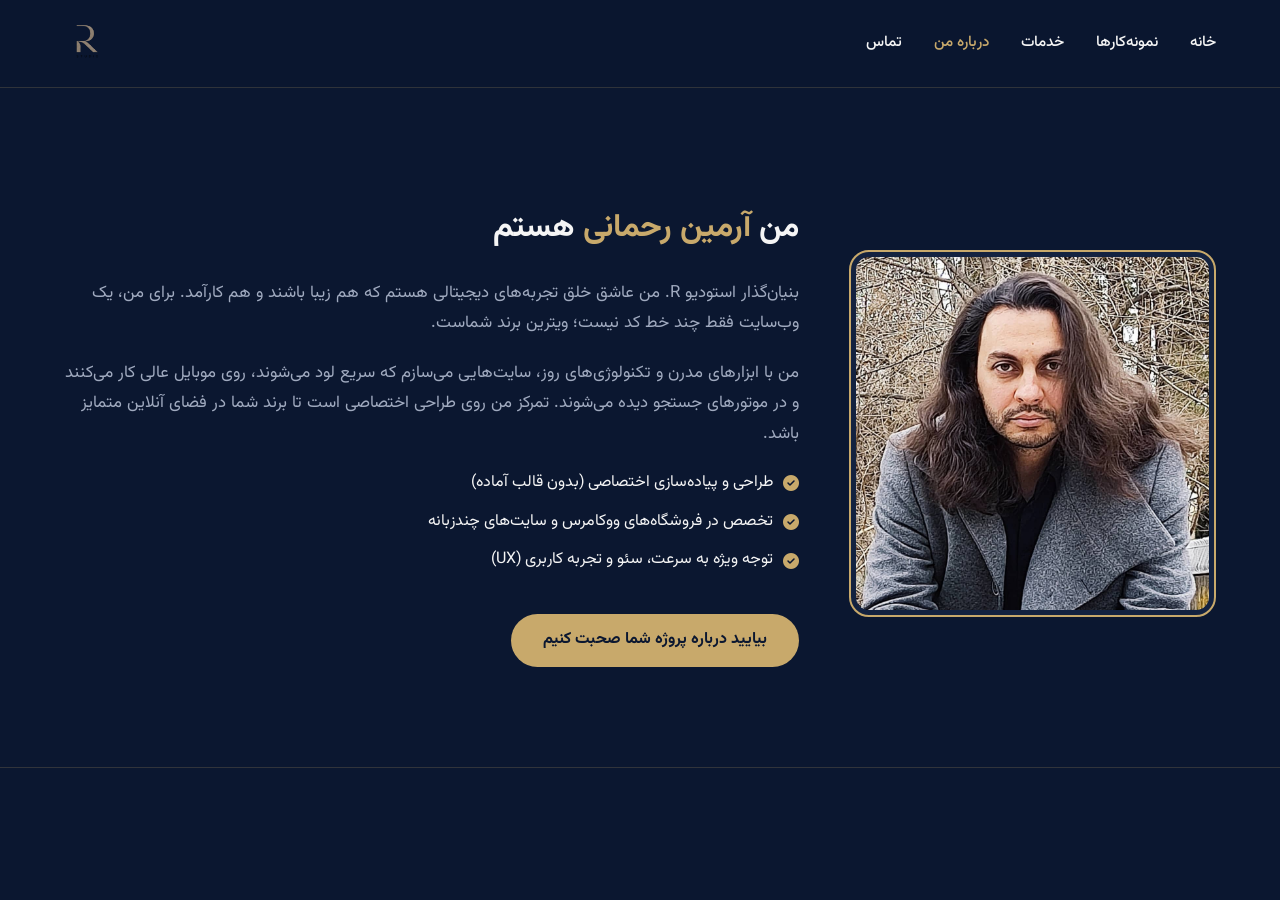
==== about.html @ 930a19d1 "Add files via upload" ====
<!DOCTYPE html>
<html lang="fa" dir="rtl">
<head>
    <meta charset="UTF-8">
    <meta name="viewport" content="width=device-width, initial-scale=1.0">
    <title>درباره من | R Studio</title>
    <link rel="stylesheet" href="https://cdnjs.cloudflare.com/ajax/libs/font-awesome/6.4.0/css/all.min.css">
    <link rel="stylesheet" href="assets/css/style.css">
</head>
<body>

    <nav class="navbar">
        <div class="container">
            <a href="index.html" class="logo"><img src="assets/img/logo-gold.png" alt="R Studio"></a>
            <ul class="nav-links">
                <li><a href="index.html">خانه</a></li>
                <li><a href="portfolio.html">نمونه‌کارها</a></li>
                <li><a href="services.html">خدمات</a></li>
                <li><a href="about.html" class="active">درباره من</a></li>
                <li><a href="contact.html">تماس</a></li>
            </ul>
            <button class="hamburger"><span></span><span></span><span></span></button>
        </div>
    </nav>

    <section style="margin-top: 100px;">
        <div class="container">
            <div class="about-wrapper">
                <!-- عکس خود را در مسیر زیر قرار دهید -->
                <img src="assets/img/armin-photo.jpg" alt="آرمین رحمانی" class="about-img">
                <div class="about-text">
                    <h2>من <span style="color: var(--gold);">آرمین رحمانی</span> هستم</h2>
                    <p>بنیان‌گذار استودیو R. من عاشق خلق تجربه‌های دیجیتالی هستم که هم زیبا باشند و هم کارآمد. برای من، یک وب‌سایت فقط چند خط کد نیست؛ ویترین برند شماست.</p>
                    <p>من با ابزارهای مدرن و تکنولوژی‌های روز، سایت‌هایی می‌سازم که سریع لود می‌شوند، روی موبایل عالی کار می‌کنند و در موتورهای جستجو دیده می‌شوند. تمرکز من روی طراحی اختصاصی است تا برند شما در فضای آنلاین متمایز باشد.</p>
                    
                    <ul class="about-features">
                        <li><i class="fas fa-check-circle"></i> طراحی و پیاده‌سازی اختصاصی (بدون قالب آماده)</li>
                        <li><i class="fas fa-check-circle"></i> تخصص در فروشگاه‌های ووکامرس و سایت‌های چندزبانه</li>
                        <li><i class="fas fa-check-circle"></i> توجه ویژه به سرعت، سئو و تجربه کاربری (UX)</li>
                    </ul>

                    <br>
                    <a href="contact.html" class="btn">بیایید درباره پروژه شما صحبت کنیم</a>
                </div>
            </div>
        </div>
    </section>

    <footer>
        <div class="container">
            <img src="assets/img/logo-gold.png" alt="R Studio
---- assets/css/style.css ----
/* ===== R STUDIO - MAIN STYLES ===== */
@import url('https://fonts.googleapis.com/css2?family=Vazirmatn:wght@300;400;500;700;800&display=swap');

:root {
    --bg-color: #0B1730; /* سورمه ای تیره */
    --bg-lighter: #132240;
    --gold: #C8A96B; /* طلایی */
    --gold-hover: #dcc08c;
    --text-main: #F5F5F5;
    --text-muted: #A0AABF;
    --border-color: rgba(200, 169, 107, 0.2);
}

* { margin: 0; padding: 0; box-sizing: border-box; }
html { scroll-behavior: smooth; }
body {
    background: var(--bg-color);
    color: var(--text-main);
    font-family: 'Vazirmatn', sans-serif;
    line-height: 1.8;
    overflow-x: hidden;
}
a { text-decoration: none; color: inherit; }
ul { list-style: none; }
.container { max-width: 1200px; margin: 0 auto; padding: 0 24px; }

/* ===== NAVBAR ===== */
.navbar {
    position: fixed; top: 0; left: 0; width: 100%;
    padding: 15px 0; z-index: 999;
    background: rgba(11, 23, 48, 0.8);
    backdrop-filter: blur(14px); -webkit-backdrop-filter: blur(14px);
    border-bottom: 1px solid var(--border-color);
    transition: all 0.3s ease;
}
.navbar .container { 
    display: flex; 
    flex-direction: row-reverse; /* جابه‌جایی لوگو و منو */
    justify-content: space-between; 
    align-items: center; 
}
.logo img { height: 45px; width: auto; }
.nav-links { display: flex; gap: 32px; }
.nav-links a { font-size: 0.95rem; font-weight: 500; color: var(--text-main); transition: color 0.3s; }
.nav-links a:hover, .nav-links a.active { color: var(--gold); }

.hamburger { display: none; flex-direction: column; gap: 5px; cursor: pointer; background: none; border: none; }
.hamburger span { width: 28px; height: 2.5px; background: var(--gold); border-radius: 4px; transition: 0.3s; }

/* ===== BUTTONS ===== */
.btn {
    display: inline-block; padding: 12px 32px;
    background: var(--gold); color: var(--bg-color);
    font-weight: 700; font-size: 1rem; border-radius: 50px;
    transition: all 0.3s ease; border: none; cursor: pointer; text-align: center;
}
.btn:hover { background: var(--gold-hover); transform: translateY(-2px); box-shadow: 0 10px 20px rgba(200, 169, 107, 0.2); }
.btn-outline { background: transparent; color: var(--gold); border: 2px solid var(--gold); }
.btn-outline:hover { background: var(--gold); color: var(--bg-color); }

/* ===== SECTIONS ===== */
section { padding: 100px 0; }
.section-title { font-size: 2.5rem; font-weight: 700; margin-bottom: 12px; text-align: center; color: var(--text-main); }
.section-title span { color: var(--gold); }
.section-subtitle { text-align: center; color: var(--text-muted); max-width: 600px; margin: 0 auto 50px; font-size: 1.1rem; }

/* ===== HERO ===== */
.hero { 
    min-height: 100vh; 
    display: flex; 
    align-items: center; 
    padding-top: 80px; 
    position: relative; 
    overflow: hidden;
}

.hero-fullwidth {
    display: grid;
    grid-template-columns: 1fr 1fr; /* دو ستون مساوی */
    align-items: center;
    width: 100%;
    /* حذف پدینگ سمت چپ برای چسبیدن ویدیو به لبه */
    padding-left: 0; 
    padding-right: 5%; 
}

/* استایل متن‌ها */
.hero-text { 
    text-align: right; 
    padding-right: 40px; /* فاصله متن از ویدیو */
}

.hero-text h1 { 
    font-size: 4rem; 
    font-weight: 800; 
    margin-bottom: 20px; 
    line-height: 1.3; 
}

.hero-text h1 .highlight { 
    color: var(--gold); 
}

.typing-wrapper { 
    font-size: 1.8rem; 
    color: var(--text-muted); 
    margin-bottom: 25px; 
    min-height: 40px; 
}

/* استایل ویدیو */
.hero-video {
    display: flex;
    justify-content: flex-start; /* ویدیو رو می‌چسبونه به سمت چپ */
    align-items: center;
    width: 100%;
}

.hero-video video {
    width: 100%;
    height: auto;
    max-height: 85vh; /* جلوگیری از بیرون زدن از صفحه */
    object-fit: cover;
    /* گوشه‌ها رو فقط سمت راست گرد می‌کنیم تا سمت چپ کاملا به لبه بچسبه */
    border-radius: 0 30px 30px 0; 
}

/* ===== CARDS & GRIDS ===== */
.grid-3 { display: grid; grid-template-columns: repeat(auto-fit, minmax(300px, 1fr)); gap: 30px; }
.card {
    background: var(--bg-lighter); padding: 40px 30px; border-radius: 20px;
    border: 1px solid var(--border-color); transition: all 0.3s ease;
}
.card:hover { transform: translateY(-8px); border-color: var(--gold); box-shadow: 0 15px 30px rgba(0,0,0,0.3); }
.card i { font-size: 2.5rem; color: var(--gold); margin-bottom: 20px; }
.card h3 { font-size: 1.4rem; margin-bottom: 15px; }
.card p { color: var(--text-muted); font-size: 0.95rem; }

/* ===== PORTFOLIO ===== */
.portfolio-grid { display: grid; grid-template-columns: 1fr 1fr; gap: 40px; }
.portfolio-item {
    background: var(--bg-lighter); border-radius: 20px; overflow: hidden;
    border: 1px solid var(--border-color); transition: 0.3s;
}
.portfolio-item:hover { border-color: var(--gold); transform: translateY(-5px); }
.portfolio-img { width: 100%; height: 300px; object-fit: cover; background: #132240; border-bottom: 1px solid var(--border-color); }
.portfolio-info { padding: 30px; }
.portfolio-info h3 { font-size: 1.5rem; margin-bottom: 10px; color: var(--gold); }
.portfolio-info p { color: var(--text-muted); margin-bottom: 20px; }
.portfolio-tags { display: flex; flex-wrap: wrap; gap: 10px; margin-bottom: 25px; }
.tag { background: rgba(200, 169, 107, 0.1); color: var(--gold); padding: 5px 15px; border-radius: 20px; font-size: 0.85rem; border: 1px solid var(--border-color); }

/* ===== ABOUT ===== */
.about-wrapper { display: grid; grid-template-columns: 1fr 2fr; gap: 50px; align-items: center; }
.about-img { width: 100%; border-radius: 20px; border: 2px solid var(--gold); padding: 5px; background: var(--bg-lighter); }
.about-text h2 { font-size: 2rem; margin-bottom: 20px; }
.about-text p { color: var(--text-muted); margin-bottom: 20px; font-size: 1.05rem; }
.about-features { list-style: none; margin-top: 20px; }
.about-features li { margin-bottom: 10px; color: var(--text-main); display: flex; align-items: center; gap: 10px; }
.about-features li i { color: var(--gold); }

/* ===== CONTACT ===== */
.contact-wrapper { display: grid; grid-template-columns: 1fr 1fr; gap: 50px; }
.contact-form input, .contact-form textarea {
    width: 100%; padding: 15px; margin-bottom: 20px;
    background: var(--bg-lighter); border: 1px solid var(--border-color);
    border-radius: 10px; color: var(--text-main); font-family: inherit; font-size: 1rem;
}
.contact-form input:focus, .contact-form textarea:focus { outline: none; border-color: var(--gold); }
.contact-form textarea { min-height: 150px; resize: vertical; }
.contact-info-box { background: var(--bg-lighter); padding: 40px; border-radius: 20px; border: 1px solid var(--border-color); }
.contact-info-box h3 { font-size: 1.5rem; margin-bottom: 20px; color: var(--gold); }
.contact-item { display: flex; align-items: center; gap: 15px; margin-bottom: 20px; font-size: 1.1rem; }
.contact-item i { font-size: 1.5rem; color: var(--gold); width: 30px; text-align: center; }

/* ===== FOOTER ===== */
footer { border-top: 1px solid var(--border-color); padding: 40px 0; text-align: center; color: var(--text-muted); }
footer .footer-logo { height: 40px; margin-bottom: 20px; }

/* ===== WHATSAPP FLOAT ===== */
.whatsapp-float {
    position: fixed; bottom: 30px; left: 30px;
    background: #25D366; color: white; width: 60px; height: 60px;
    border-radius: 50%; display: flex; justify-content: center; align-items: center;
    font-size: 2rem; box-shadow: 0 4px 20px rgba(37, 211, 102, 0.4);
    z-index: 1000; transition: 0.3s;
}
.whatsapp-float:hover { transform: scale(1.1); color: white; }

/* ===== RESPONSIVE ===== */
@media (max-width: 992px) {
    .hero-fullwidth {
        grid-template-columns: 1fr;
        text-align: center;
        padding-left: 20px;
        padding-right: 20px;
    }
    .hero-text { 
        text-align: center; 
        padding-right: 0;
        order: 2; /* متن‌ها در موبایل زیر ویدیو قرار بگیرن */
    }
    .hero-video { 
        justify-content: center; 
        order: 1; /* ویدیو در موبایل بالا قرار بگیره */
        margin-bottom: 30px;
    }
    .hero-video video {
        border-radius: 20px; /* در موبایل گوشه‌ها گرد بشن */
    }
    .hero-text h1 { font-size: 2.5rem; }
    .typing-wrapper { font-size: 1.3rem; }
    
    .portfolio-grid, .about-wrapper, .contact-wrapper { grid-template-columns: 1fr; }
    .about-img { max-width: 400px; margin: 0 auto; }
}
@media (max-width: 768px) {
    .nav-links {
        position: fixed; top: 0; right: -100%; width: 70%; height: 100vh;
        background: var(--bg-color); flex-direction: column; justify-content: center; align-items: center;
        transition: 0.4s ease; border-left: 1px solid var(--border-color);
    }
    .nav-links.active { right: 0; }
    .hamburger { display: flex; z-index: 1001; }
    .hero-text h1 { font-size: 2rem; }
    .typing-wrapper { font-size: 1.2rem; }
    .whatsapp-float { bottom: 20px; left: 20px; width: 50px; height: 50px; font-size: 1.6rem; }
}
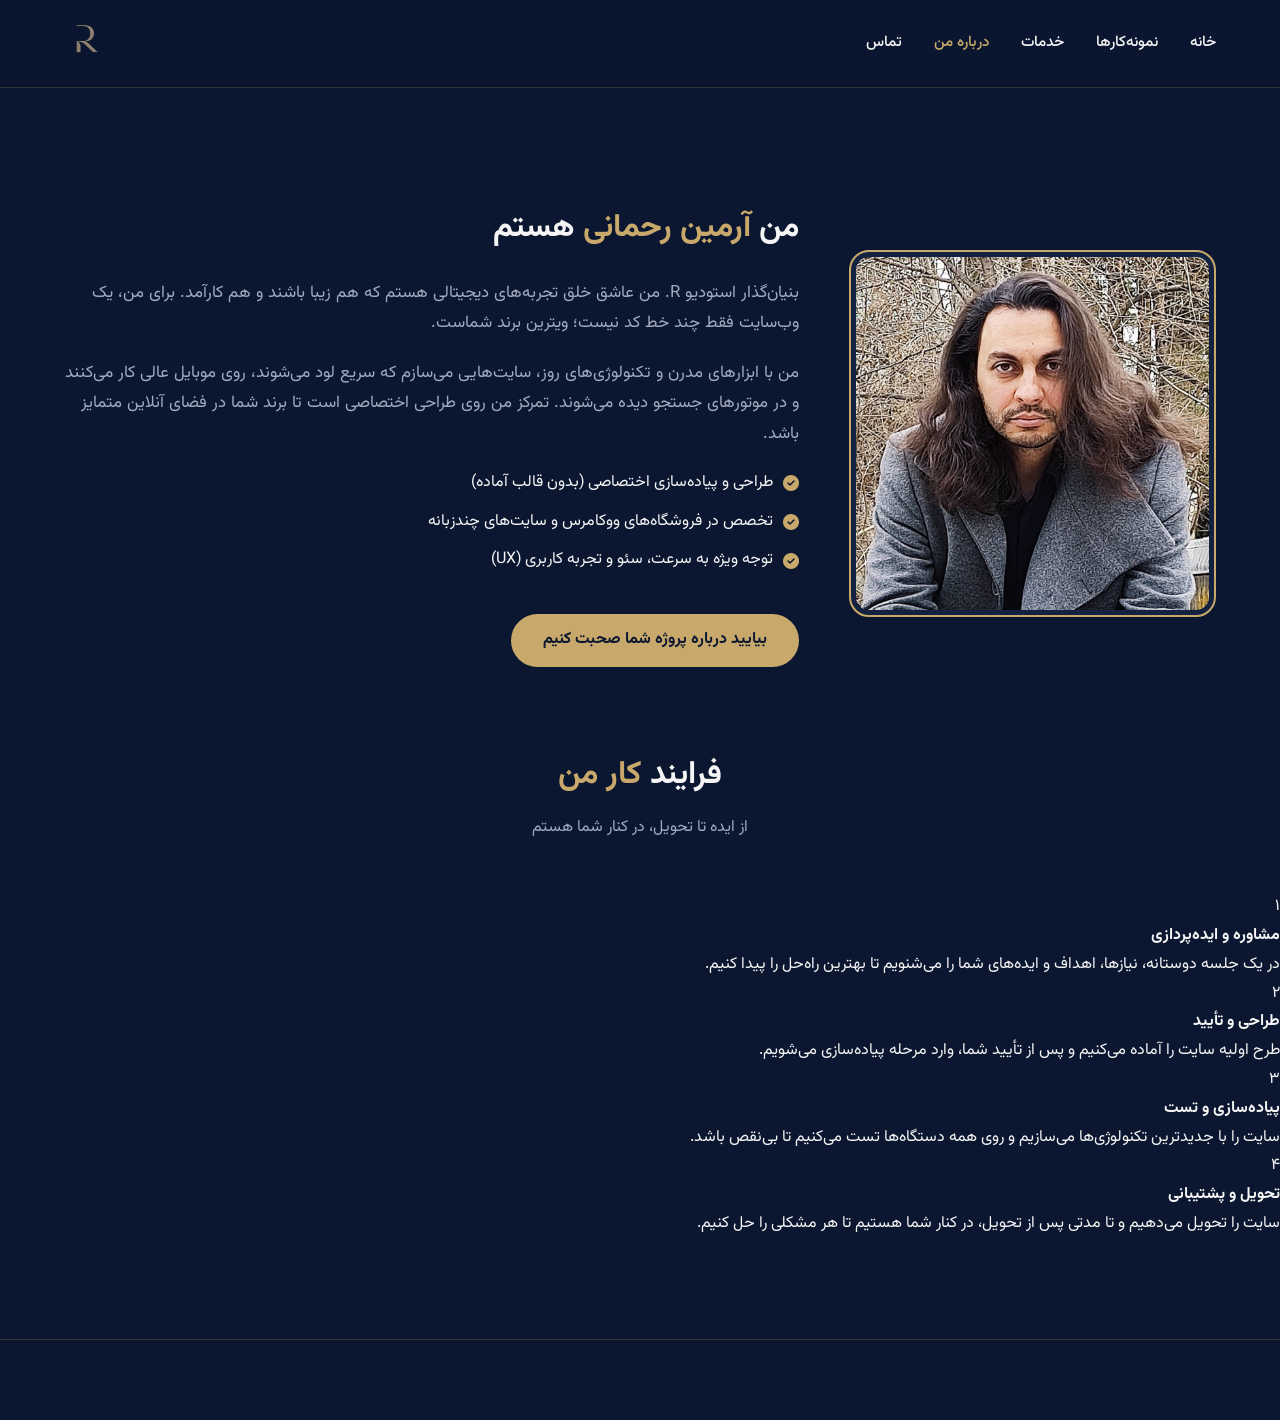
==== commit 97ea0a79: "Enhance about.html with work process section Added a work process section with steps for project exe" ====
--- a/about.html
+++ b/about.html
@@ -44,8 +44,41 @@
                 </div>
             </div>
         </div>
+
+                    <!-- Work Process -->
+        <div class="process-wrapper" style="margin-top: 80px;">
+                <h3 style="text-align: center; font-size: 2rem; margin-bottom: 10px;">فرایند <span style="color: var(--gold);">کار من</span></h3>
+                <p style="text-align: center; color: var(--text-muted); margin-bottom: 50px;">از ایده تا تحویل، در کنار شما هستم</p>
+                
+                <div class="process-grid">
+                    <!-- مرحله ۱ -->
+                    <div class="process-step">
+                        <div class="step-number">۱</div>
+                        <h4>مشاوره و ایده‌پردازی</h4>
+                        <p>در یک جلسه دوستانه، نیازها، اهداف و ایده‌های شما را می‌شنویم تا بهترین راه‌حل را پیدا کنیم.</p>
+                    </div>
+                    <!-- مرحله ۲ -->
+                    <div class="process-step">
+                        <div class="step-number">۲</div>
+                        <h4>طراحی و تأیید</h4>
+                        <p>طرح اولیه سایت را آماده می‌کنیم و پس از تأیید شما، وارد مرحله پیاده‌سازی می‌شویم.</p>
+                    </div>
+                    <!-- مرحله ۳ -->
+                    <div class="process-step">
+                        <div class="step-number">۳</div>
+                        <h4>پیاده‌سازی و تست</h4>
+                        <p>سایت را با جدیدترین تکنولوژی‌ها می‌سازیم و روی همه دستگاه‌ها تست می‌کنیم تا بی‌نقص باشد.</p>
+                    </div>
+                    <!-- مرحله ۴ -->
+                    <div class="process-step">
+                        <div class="step-number">۴</div>
+                        <h4>تحویل و پشتیبانی</h4>
+                        <p>سایت را تحویل می‌دهیم و تا مدتی پس از تحویل، در کنار شما هستیم تا هر مشکلی را حل کنیم.</p>
+                    </div>
+                </div>
+        </div>
     </section>
 
     <footer>
         <div class="container">
-            <img src="assets/img/logo-gold.png" alt="R Studio+            <img src="assets/img/logo-gold.png" alt="R Studio
--- a/assets/css/style.css
+++ b/assets/css/style.css
@@ -111,18 +111,9 @@
 /* استایل ویدیو */
 .hero-video {
     display: flex;
-    justify-content: flex-start; /* ویدیو رو می‌چسبونه به سمت چپ */
+    justify-content: flex-start; /* انیمیشن رو می‌چسبونه به سمت چپ */
     align-items: center;
     width: 100%;
-}
-
-.hero-video video {
-    width: 100%;
-    height: auto;
-    max-height: 85vh; /* جلوگیری از بیرون زدن از صفحه */
-    object-fit: cover;
-    /* گوشه‌ها رو فقط سمت راست گرد می‌کنیم تا سمت چپ کاملا به لبه بچسبه */
-    border-radius: 0 30px 30px 0; 
 }
 
 /* ===== CARDS & GRIDS ===== */
@@ -187,6 +178,64 @@
 }
 .whatsapp-float:hover { transform: scale(1.1); color: white; }
 
+/* ===== TESTIMONIALS ===== */
+.testimonials-grid {
+    display: grid;
+    grid-template-columns: repeat(auto-fit, minmax(300px, 1fr));
+    gap: 30px;
+}
+
+.testimonial-card {
+    background: var(--bg-lighter);
+    padding: 40px 30px;
+    border-radius: 20px;
+    border: 1px solid var(--border-color);
+    position: relative;
+    transition: all 0.3s ease;
+}
+
+.testimonial-card:hover {
+    border-color: var(--gold);
+    transform: translateY(-5px);
+    box-shadow: 0 15px 30px rgba(0,0,0,0.3);
+}
+
+.quote-icon {
+    font-size: 2.5rem;
+    color: var(--gold);
+    opacity: 0.2;
+    position: absolute;
+    top: 25px;
+    left: 25px; /* چون سایت RTL است، آیکون سمت چپ قرار می‌گیرد */
+}
+
+.testimonial-text {
+    color: var(--text-muted);
+    font-size: 1.05rem;
+    line-height: 1.9;
+    margin-bottom: 25px;
+    position: relative;
+    z-index: 1;
+}
+
+.testimonial-author {
+    display: flex;
+    align-items: center;
+    border-top: 1px solid var(--border-color);
+    padding-top: 20px;
+}
+
+.author-info h4 {
+    color: var(--text-main);
+    font-size: 1.1rem;
+    margin-bottom: 4px;
+}
+
+.author-info span {
+    color: var(--gold);
+    font-size: 0.85rem;
+}
+
 /* ===== RESPONSIVE ===== */
 @media (max-width: 992px) {
     .hero-fullwidth {
@@ -225,4 +274,4 @@
     .hero-text h1 { font-size: 2rem; }
     .typing-wrapper { font-size: 1.2rem; }
     .whatsapp-float { bottom: 20px; left: 20px; width: 50px; height: 50px; font-size: 1.6rem; }
-}+}
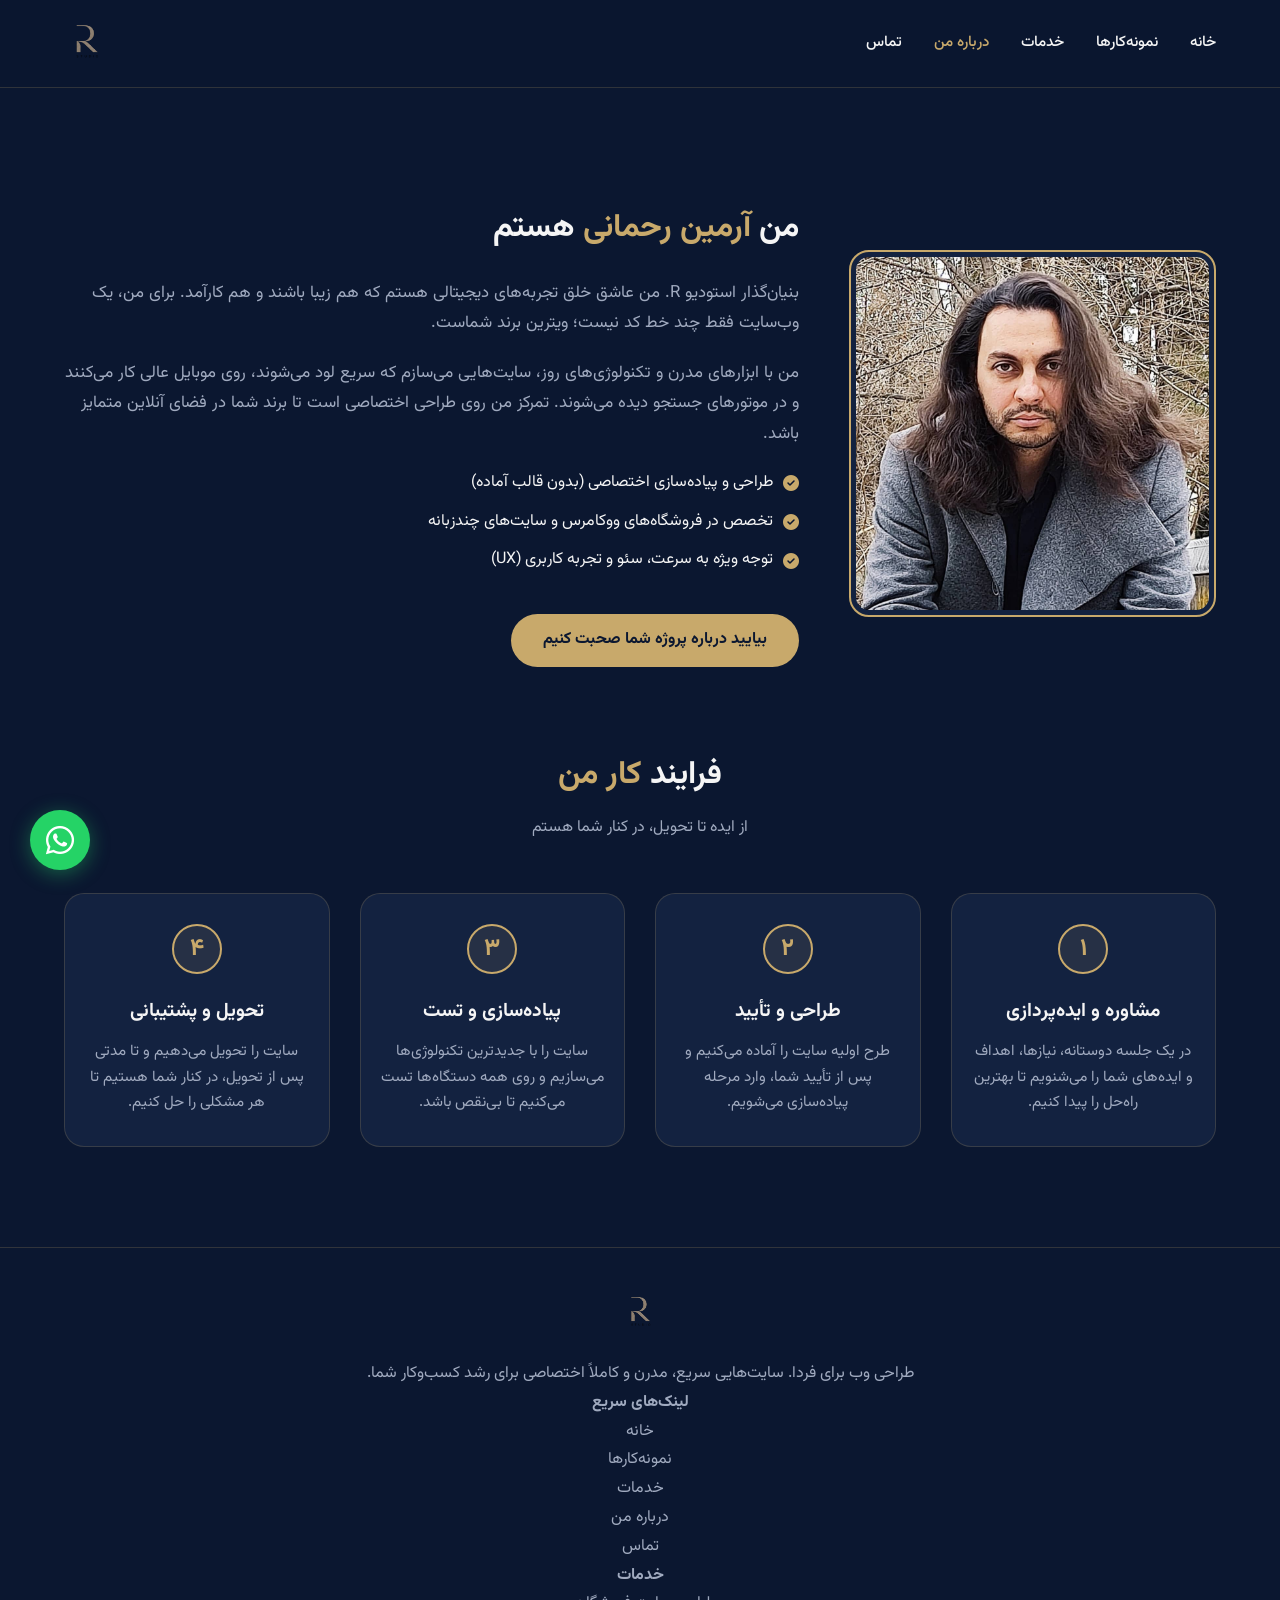
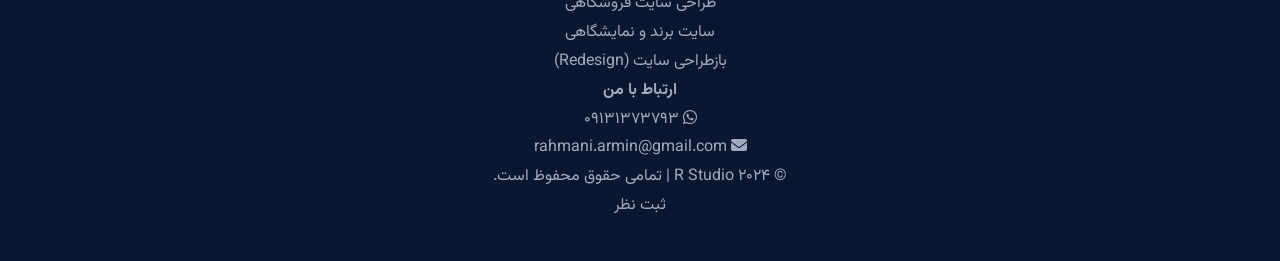
==== commit 3f627ede: "Refactor about.html structure and content" ====
--- a/about.html
+++ b/about.html
@@ -25,8 +25,8 @@
 
     <section style="margin-top: 100px;">
         <div class="container">
+            <!-- بخش درباره من -->
             <div class="about-wrapper">
-                <!-- عکس خود را در مسیر زیر قرار دهید -->
                 <img src="assets/img/armin-photo.jpg" alt="آرمین رحمانی" class="about-img">
                 <div class="about-text">
                     <h2>من <span style="color: var(--gold);">آرمین رحمانی</span> هستم</h2>
@@ -43,42 +43,88 @@
                     <a href="contact.html" class="btn">بیایید درباره پروژه شما صحبت کنیم</a>
                 </div>
             </div>
-        </div>
 
-                    <!-- Work Process -->
-        <div class="process-wrapper" style="margin-top: 80px;">
+            <!-- بخش فرایند کار (داخل container) -->
+            <div class="process-wrapper" style="margin-top: 80px;">
                 <h3 style="text-align: center; font-size: 2rem; margin-bottom: 10px;">فرایند <span style="color: var(--gold);">کار من</span></h3>
                 <p style="text-align: center; color: var(--text-muted); margin-bottom: 50px;">از ایده تا تحویل، در کنار شما هستم</p>
                 
                 <div class="process-grid">
-                    <!-- مرحله ۱ -->
                     <div class="process-step">
                         <div class="step-number">۱</div>
                         <h4>مشاوره و ایده‌پردازی</h4>
                         <p>در یک جلسه دوستانه، نیازها، اهداف و ایده‌های شما را می‌شنویم تا بهترین راه‌حل را پیدا کنیم.</p>
                     </div>
-                    <!-- مرحله ۲ -->
                     <div class="process-step">
                         <div class="step-number">۲</div>
                         <h4>طراحی و تأیید</h4>
                         <p>طرح اولیه سایت را آماده می‌کنیم و پس از تأیید شما، وارد مرحله پیاده‌سازی می‌شویم.</p>
                     </div>
-                    <!-- مرحله ۳ -->
                     <div class="process-step">
                         <div class="step-number">۳</div>
                         <h4>پیاده‌سازی و تست</h4>
                         <p>سایت را با جدیدترین تکنولوژی‌ها می‌سازیم و روی همه دستگاه‌ها تست می‌کنیم تا بی‌نقص باشد.</p>
                     </div>
-                    <!-- مرحله ۴ -->
                     <div class="process-step">
                         <div class="step-number">۴</div>
                         <h4>تحویل و پشتیبانی</h4>
                         <p>سایت را تحویل می‌دهیم و تا مدتی پس از تحویل، در کنار شما هستیم تا هر مشکلی را حل کنیم.</p>
                     </div>
                 </div>
+            </div>
         </div>
     </section>
 
-    <footer>
+    <!-- فوتر حرفه‌ای -->
+    <footer class="site-footer">
         <div class="container">
-            <img src="assets/img/logo-gold.png" alt="R Studio
+            <div class="footer-grid">
+                <div class="footer-col">
+                    <img src="assets/img/logo-gold.png" alt="R Studio" class="footer-logo">
+                    <p class="footer-about">طراحی وب برای فردا. سایت‌هایی سریع، مدرن و کاملاً اختصاصی برای رشد کسب‌وکار شما.</p>
+                </div>
+
+                <div class="footer-col">
+                    <h4>لینک‌های سریع</h4>
+                    <ul class="footer-links">
+                        <li><a href="index.html">خانه</a></li>
+                        <li><a href="portfolio.html">نمونه‌کارها</a></li>
+                        <li><a href="services.html">خدمات</a></li>
+                        <li><a href="about.html">درباره من</a></li>
+                        <li><a href="contact.html">تماس</a></li>
+                    </ul>
+                </div>
+
+                <div class="footer-col">
+                    <h4>خدمات</h4>
+                    <ul class="footer-links">
+                        <li><a href="services.html">طراحی سایت فروشگاهی</a></li>
+                        <li><a href="services.html">سایت برند و نمایشگاهی</a></li>
+                        <li><a href="services.html">بازطراحی سایت (Redesign)</a></li>
+                    </ul>
+                </div>
+
+                <div class="footer-col">
+                    <h4>ارتباط با من</h4>
+                    <ul class="footer-links footer-contact">
+                        <li><i class="fab fa-whatsapp"></i> <a href="https://wa.me/989131373793" target="_blank">۰۹۱۳۱۳۷۳۷۹۳</a></li>
+                        <li><i class="fas fa-envelope"></i> <a href="mailto:rahmani.armin@gmail.com">rahmani.armin@gmail.com</a></li>
+                    </ul>
+                </div>
+            </div>
+
+            <div class="footer-bottom">
+                <p>&copy; ۲۰۲۴ R Studio | تمامی حقوق محفوظ است.</p>
+                <a href="review.html" class="footer-review-link">ثبت نظر</a>
+            </div>
+        </div>
+    </footer>
+
+    <!-- WhatsApp Float -->
+    <a href="https://wa.me/989131373793?text=سلام، برای سفارش طراحی سایت پیام می‌دم" class="whatsapp-float" target="_blank">
+        <i class="fab fa-whatsapp"></i>
+    </a>
+
+    <script src="assets/js/main.js"></script>
+</body>
+</html>
--- a/assets/css/style.css
+++ b/assets/css/style.css
@@ -275,3 +275,60 @@
     .typing-wrapper { font-size: 1.2rem; }
     .whatsapp-float { bottom: 20px; left: 20px; width: 50px; height: 50px; font-size: 1.6rem; }
 }
+
+/* ===== WORK PROCESS ===== */
+.process-grid {
+    display: grid;
+    grid-template-columns: repeat(auto-fit, minmax(220px, 1fr));
+    gap: 30px;
+    position: relative;
+}
+
+.process-step {
+    background: var(--bg-lighter);
+    padding: 30px 20px;
+    border-radius: 20px;
+    border: 1px solid var(--border-color);
+    text-align: center;
+    transition: all 0.3s ease;
+}
+
+.process-step:hover {
+    border-color: var(--gold);
+    transform: translateY(-5px);
+    box-shadow: 0 10px 30px rgba(200, 169, 107, 0.1);
+}
+
+.step-number {
+    width: 50px;
+    height: 50px;
+    background: rgba(200, 169, 107, 0.1);
+    color: var(--gold);
+    border: 2px solid var(--gold);
+    border-radius: 50%;
+    display: flex;
+    justify-content: center;
+    align-items: center;
+    font-size: 1.5rem;
+    font-weight: 700;
+    margin: 0 auto 20px;
+}
+
+.process-step h4 {
+    font-size: 1.2rem;
+    margin-bottom: 10px;
+    color: var(--text-main);
+}
+
+.process-step p {
+    color: var(--text-muted);
+    font-size: 0.95rem;
+    line-height: 1.7;
+}
+
+/* ریسپانسیو برای موبایل */
+@media (max-width: 768px) {
+    .process-grid {
+        grid-template-columns: 1fr;
+    }
+}
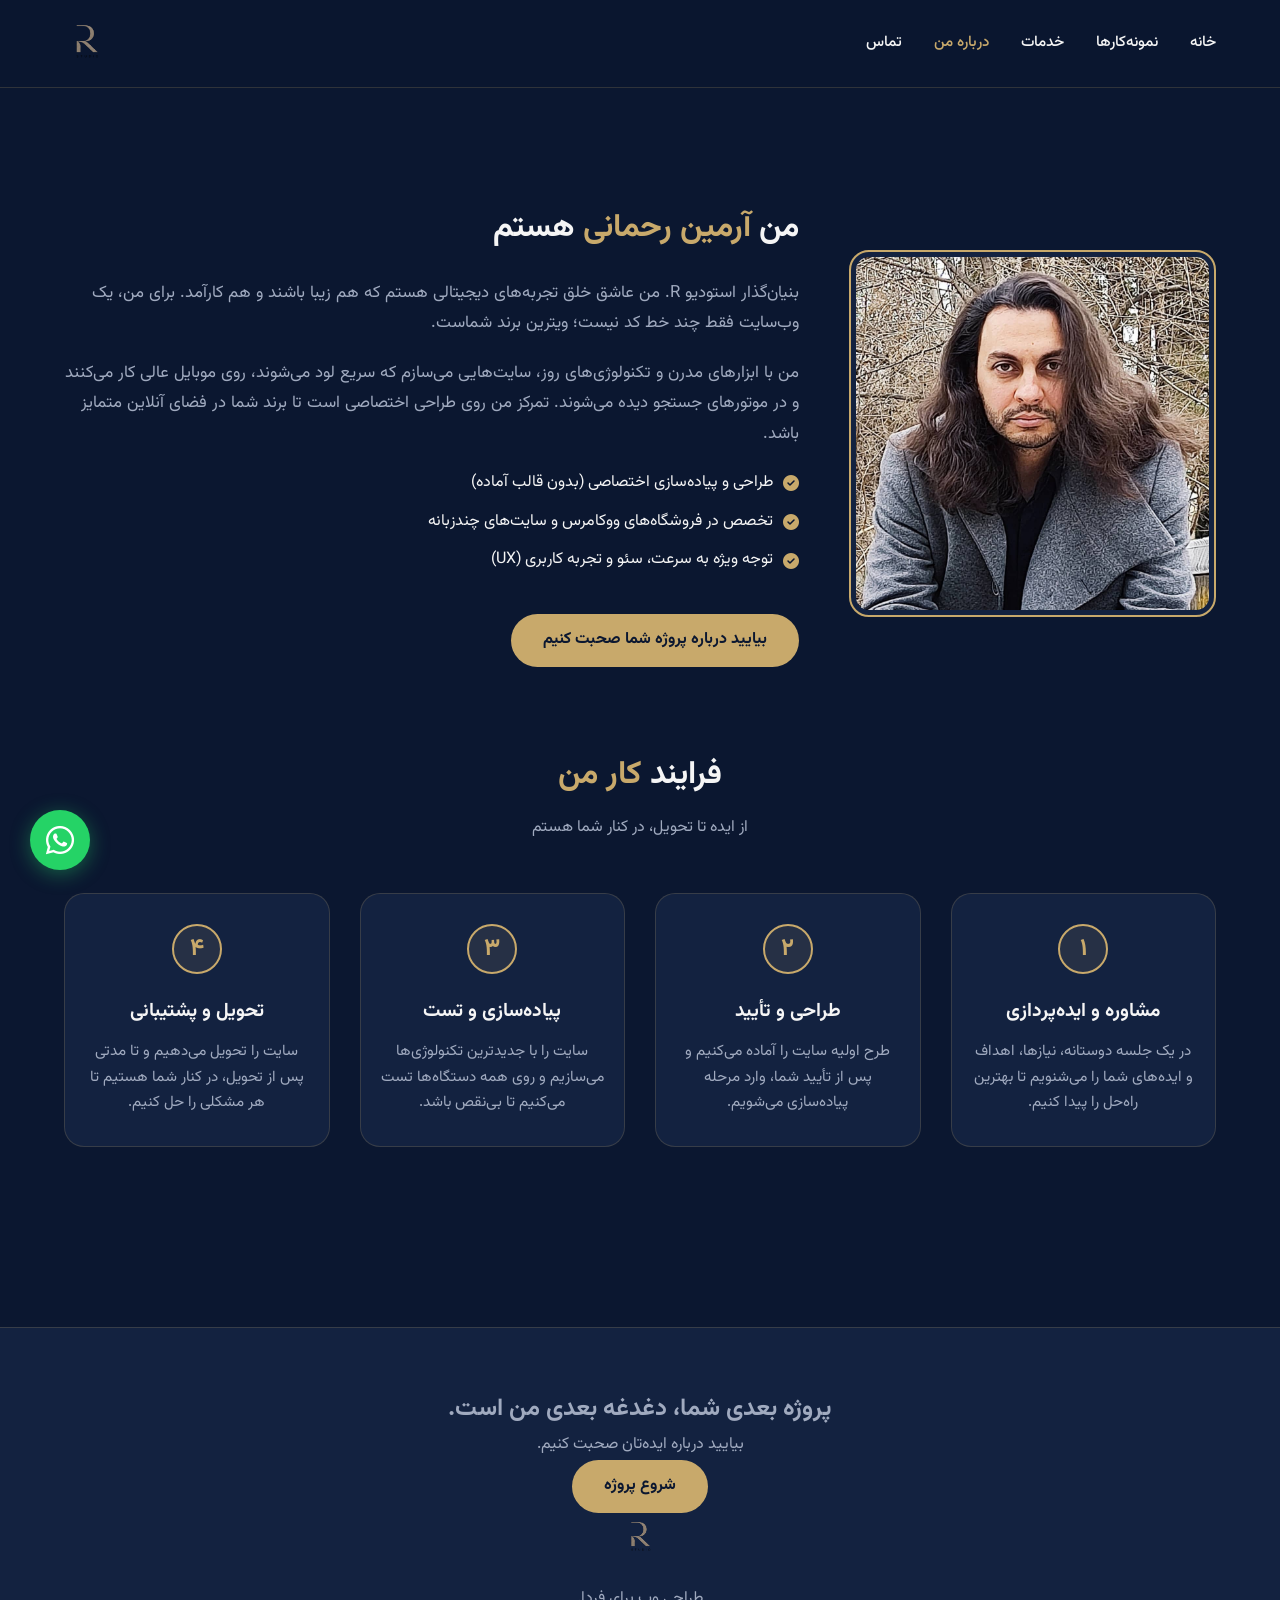
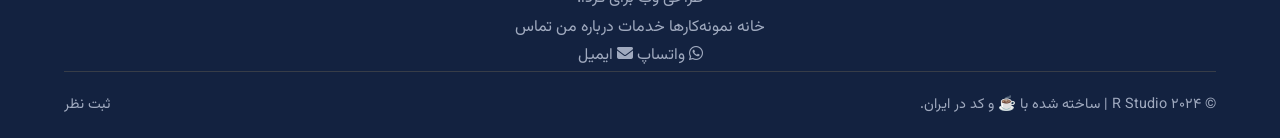
==== commit 73143e63: "Refactor about.html with new footer and CTA Updated the about.html file to enhance the content struc" ====
--- a/about.html
+++ b/about.html
@@ -76,46 +76,45 @@
     </section>
 
     <!-- فوتر حرفه‌ای -->
-    <footer class="site-footer">
+        <footer class="site-footer">
         <div class="container">
-            <div class="footer-grid">
-                <div class="footer-col">
+            <!-- CTA بزرگ -->
+            <div class="footer-cta">
+                <h2>پروژه بعدی شما، دغدغه بعدی من است.</h2>
+                <p>بیایید درباره ایده‌تان صحبت کنیم.</p>
+                <a href="https://wa.me/989131373793?text=سلام، برای شروع پروژه جدید پیام می‌دم" target="_blank" class="btn">شروع پروژه</a>
+            </div>
+
+            <div class="footer-divider"></div>
+
+            <!-- بخش‌های اصلی -->
+            <div class="footer-content">
+                <!-- لوگو و معرفی -->
+                <div class="footer-brand">
                     <img src="assets/img/logo-gold.png" alt="R Studio" class="footer-logo">
-                    <p class="footer-about">طراحی وب برای فردا. سایت‌هایی سریع، مدرن و کاملاً اختصاصی برای رشد کسب‌وکار شما.</p>
+                    <p>طراحی وب برای فردا.</p>
                 </div>
 
-                <div class="footer-col">
-                    <h4>لینک‌های سریع</h4>
-                    <ul class="footer-links">
-                        <li><a href="index.html">خانه</a></li>
-                        <li><a href="portfolio.html">نمونه‌کارها</a></li>
-                        <li><a href="services.html">خدمات</a></li>
-                        <li><a href="about.html">درباره من</a></li>
-                        <li><a href="contact.html">تماس</a></li>
-                    </ul>
+                <!-- لینک‌های سریع -->
+                <div class="footer-nav">
+                    <a href="index.html">خانه</a>
+                    <a href="portfolio.html">نمونه‌کارها</a>
+                    <a href="services.html">خدمات</a>
+                    <a href="about.html">درباره من</a>
+                    <a href="contact.html">تماس</a>
                 </div>
 
-                <div class="footer-col">
-                    <h4>خدمات</h4>
-                    <ul class="footer-links">
-                        <li><a href="services.html">طراحی سایت فروشگاهی</a></li>
-                        <li><a href="services.html">سایت برند و نمایشگاهی</a></li>
-                        <li><a href="services.html">بازطراحی سایت (Redesign)</a></li>
-                    </ul>
-                </div>
-
-                <div class="footer-col">
-                    <h4>ارتباط با من</h4>
-                    <ul class="footer-links footer-contact">
-                        <li><i class="fab fa-whatsapp"></i> <a href="https://wa.me/989131373793" target="_blank">۰۹۱۳۱۳۷۳۷۹۳</a></li>
-                        <li><i class="fas fa-envelope"></i> <a href="mailto:rahmani.armin@gmail.com">rahmani.armin@gmail.com</a></li>
-                    </ul>
+                <!-- تماس سریع -->
+                <div class="footer-contact-minimal">
+                    <a href="https://wa.me/989131373793" target="_blank"><i class="fab fa-whatsapp"></i> واتساپ</a>
+                    <a href="mailto:rahmani.armin@gmail.com"><i class="fas fa-envelope"></i> ایمیل</a>
                 </div>
             </div>
 
+            <!-- نوار پایین -->
             <div class="footer-bottom">
-                <p>&copy; ۲۰۲۴ R Studio | تمامی حقوق محفوظ است.</p>
-                <a href="review.html" class="footer-review-link">ثبت نظر</a>
+                <p>&copy; ۲۰۲۴ R Studio | ساخته شده با ☕ و کد در ایران.</p>
+                <a href="review.html">ثبت نظر</a>
             </div>
         </div>
     </footer>
--- a/assets/css/style.css
+++ b/assets/css/style.css
@@ -332,3 +332,116 @@
         grid-template-columns: 1fr;
     }
 }
+
+/* ===== PROFESSIONAL FOOTER ===== */
+.site-footer {
+    background: var(--bg-lighter);
+    border-top: 1px solid var(--border-color);
+    padding: 60px 0 20px;
+    margin-top: 80px;
+}
+
+.footer-grid {
+    display: grid;
+    grid-template-columns: 2fr 1fr 1fr 1.5fr;
+    gap: 40px;
+    margin-bottom: 40px;
+}
+
+.footer-col h4 {
+    color: var(--gold);
+    font-size: 1.1rem;
+    margin-bottom: 20px;
+    font-weight: 600;
+}
+
+.footer-logo {
+    height: 50px;
+    margin-bottom: 15px;
+}
+
+.footer-about {
+    color: var(--text-muted);
+    font-size: 0.95rem;
+    line-height: 1.7;
+    max-width: 300px;
+}
+
+.footer-links {
+    list-style: none;
+    padding: 0;
+}
+
+.footer-links li {
+    margin-bottom: 12px;
+}
+
+.footer-links a {
+    color: var(--text-muted);
+    font-size: 0.95rem;
+    transition: color 0.3s;
+}
+
+.footer-links a:hover {
+    color: var(--gold);
+}
+
+.footer-contact li {
+    display: flex;
+    align-items: center;
+    gap: 10px;
+    color: var(--text-muted);
+}
+
+.footer-contact li i {
+    color: var(--gold);
+    font-size: 1.1rem;
+    width: 20px;
+}
+
+.footer-bottom {
+    border-top: 1px solid var(--border-color);
+    padding-top: 20px;
+    display: flex;
+    justify-content: space-between;
+    align-items: center;
+    color: var(--text-muted);
+    font-size: 0.9rem;
+}
+
+.footer-review-link {
+    color: var(--gold);
+    transition: 0.3s;
+}
+
+.footer-review-link:hover {
+    color: var(--gold-hover);
+}
+
+/* ریسپانسیو فوتر */
+@media (max-width: 992px) {
+    .footer-grid {
+        grid-template-columns: 1fr 1fr;
+    }
+}
+
+@media (max-width: 768px) {
+    .footer-grid {
+        grid-template-columns: 1fr;
+        text-align: center;
+    }
+    
+    .footer-about {
+        margin: 0 auto;
+    }
+    
+    .footer-contact li {
+        justify-content: center;
+    }
+    
+    .footer-bottom {
+        flex-direction: column;
+        gap: 10px;
+        text-align: center;
+    }
+}
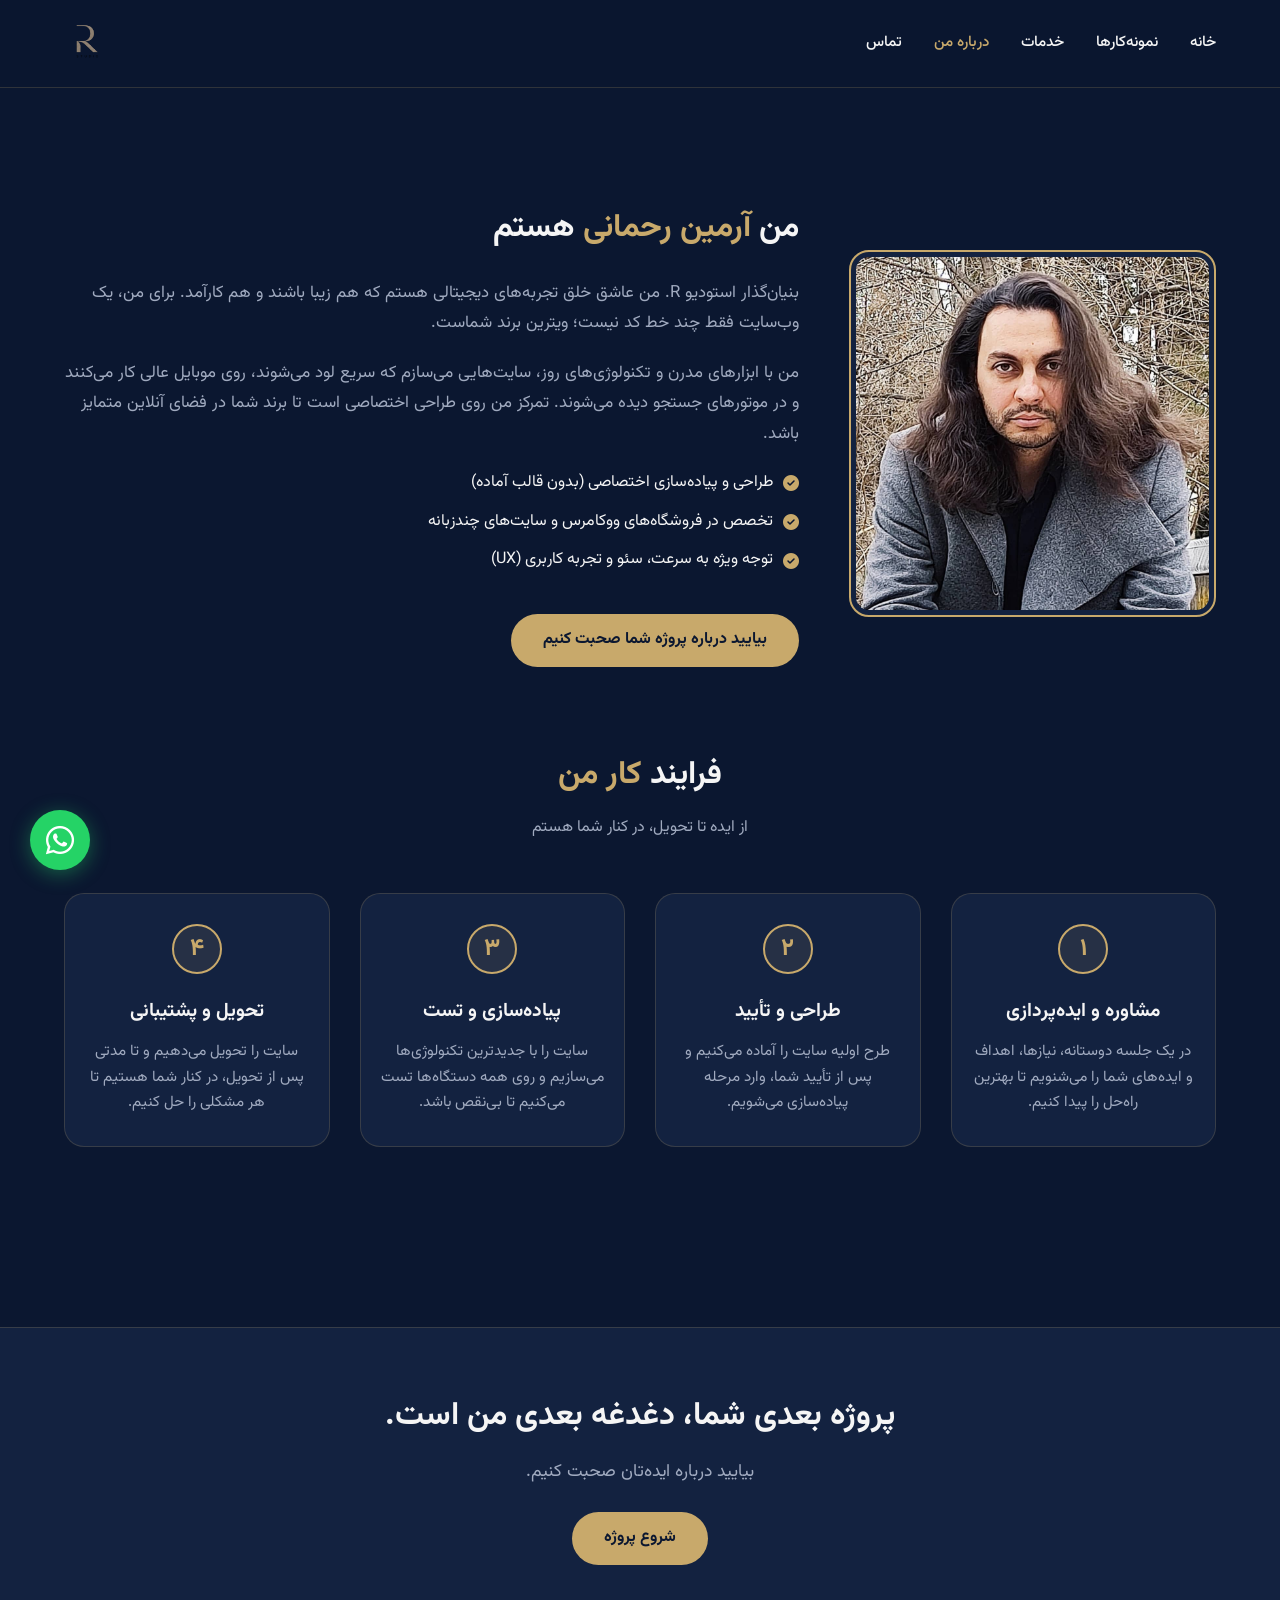
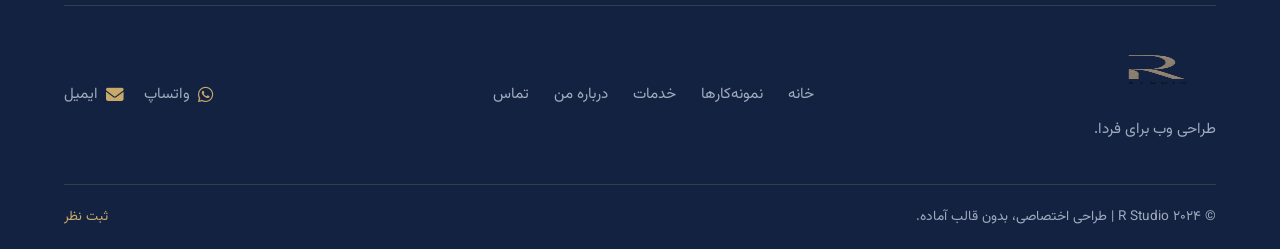
==== commit df29f81c: "Revise content and structure of about.html Updated the about.html file with new content and structur" ====
--- a/about.html
+++ b/about.html
@@ -111,9 +111,9 @@
                 </div>
             </div>
 
-            <!-- نوار پایین -->
+                        <!-- نوار پایین -->
             <div class="footer-bottom">
-                <p>&copy; ۲۰۲۴ R Studio | ساخته شده با ☕ و کد در ایران.</p>
+                <p>&copy; ۲۰۲۴ R Studio | طراحی اختصاصی، بدون قالب آماده.</p>
                 <a href="review.html">ثبت نظر</a>
             </div>
         </div>
--- a/assets/css/style.css
+++ b/assets/css/style.css
@@ -333,7 +333,7 @@
     }
 }
 
-/* ===== PROFESSIONAL FOOTER ===== */
+/* ===== MINIMAL PROFESSIONAL FOOTER ===== */
 .site-footer {
     background: var(--bg-lighter);
     border-top: 1px solid var(--border-color);
@@ -341,101 +341,142 @@
     margin-top: 80px;
 }
 
-.footer-grid {
-    display: grid;
-    grid-template-columns: 2fr 1fr 1fr 1.5fr;
-    gap: 40px;
+/* CTA بزرگ */
+.footer-cta {
+    text-align: center;
     margin-bottom: 40px;
 }
 
-.footer-col h4 {
-    color: var(--gold);
+.footer-cta h2 {
+    font-size: 2rem;
+    font-weight: 700;
+    color: var(--text-main);
+    margin-bottom: 10px;
+}
+
+.footer-cta p {
+    color: var(--text-muted);
     font-size: 1.1rem;
-    margin-bottom: 20px;
-    font-weight: 600;
+    margin-bottom: 25px;
+}
+
+/* خط جداکننده */
+.footer-divider {
+    width: 100%;
+    height: 1px;
+    background: var(--border-color);
+    margin-bottom: 40px;
+}
+
+/* بخش‌های اصلی */
+.footer-content {
+    display: flex;
+    justify-content: space-between;
+    align-items: center;
+    flex-wrap: wrap;
+    gap: 30px;
+    margin-bottom: 40px;
+}
+
+.footer-brand {
+    display: flex;
+    flex-direction: column;
+    gap: 10px;
 }
 
 .footer-logo {
-    height: 50px;
-    margin-bottom: 15px;
-}
-
-.footer-about {
+    height: 45px;
+    width: auto;
+}
+
+.footer-brand p {
     color: var(--text-muted);
     font-size: 0.95rem;
-    line-height: 1.7;
-    max-width: 300px;
-}
-
-.footer-links {
-    list-style: none;
-    padding: 0;
-}
-
-.footer-links li {
-    margin-bottom: 12px;
-}
-
-.footer-links a {
+}
+
+.footer-nav {
+    display: flex;
+    gap: 25px;
+    flex-wrap: wrap;
+}
+
+.footer-nav a {
     color: var(--text-muted);
     font-size: 0.95rem;
     transition: color 0.3s;
 }
 
-.footer-links a:hover {
-    color: var(--gold);
-}
-
-.footer-contact li {
-    display: flex;
-    align-items: center;
-    gap: 10px;
-    color: var(--text-muted);
-}
-
-.footer-contact li i {
+.footer-nav a:hover {
+    color: var(--gold);
+}
+
+.footer-contact-minimal {
+    display: flex;
+    gap: 20px;
+}
+
+.footer-contact-minimal a {
+    color: var(--text-muted);
+    font-size: 0.95rem;
+    transition: color 0.3s;
+    display: flex;
+    align-items: center;
+    gap: 8px;
+}
+
+.footer-contact-minimal a:hover {
+    color: var(--gold);
+}
+
+.footer-contact-minimal i {
     color: var(--gold);
     font-size: 1.1rem;
-    width: 20px;
-}
-
+}
+
+/* نوار پایین */
 .footer-bottom {
+    display: flex;
+    justify-content: space-between;
+    align-items: center;
     border-top: 1px solid var(--border-color);
     padding-top: 20px;
-    display: flex;
-    justify-content: space-between;
-    align-items: center;
-    color: var(--text-muted);
-    font-size: 0.9rem;
-}
-
-.footer-review-link {
+    color: var(--text-muted);
+    font-size: 0.85rem;
+}
+
+.footer-bottom a {
     color: var(--gold);
     transition: 0.3s;
 }
 
-.footer-review-link:hover {
+.footer-bottom a:hover {
     color: var(--gold-hover);
 }
 
-/* ریسپانسیو فوتر */
-@media (max-width: 992px) {
-    .footer-grid {
-        grid-template-columns: 1fr 1fr;
-    }
-}
-
+/* ریسپانسیو */
 @media (max-width: 768px) {
-    .footer-grid {
-        grid-template-columns: 1fr;
+    .footer-cta h2 {
+        font-size: 1.5rem;
+    }
+    
+    .footer-cta p {
+        font-size: 1rem;
+    }
+    
+    .footer-content {
+        flex-direction: column;
         text-align: center;
     }
     
-    .footer-about {
-        margin: 0 auto;
-    }
-    
-    .footer-contact li {
+    .footer-brand {
+        align-items: center;
+    }
+    
+    .footer-nav {
+        justify-content: center;
+    }
+    
+    .footer-contact-minimal {
         justify-content: center;
     }
     
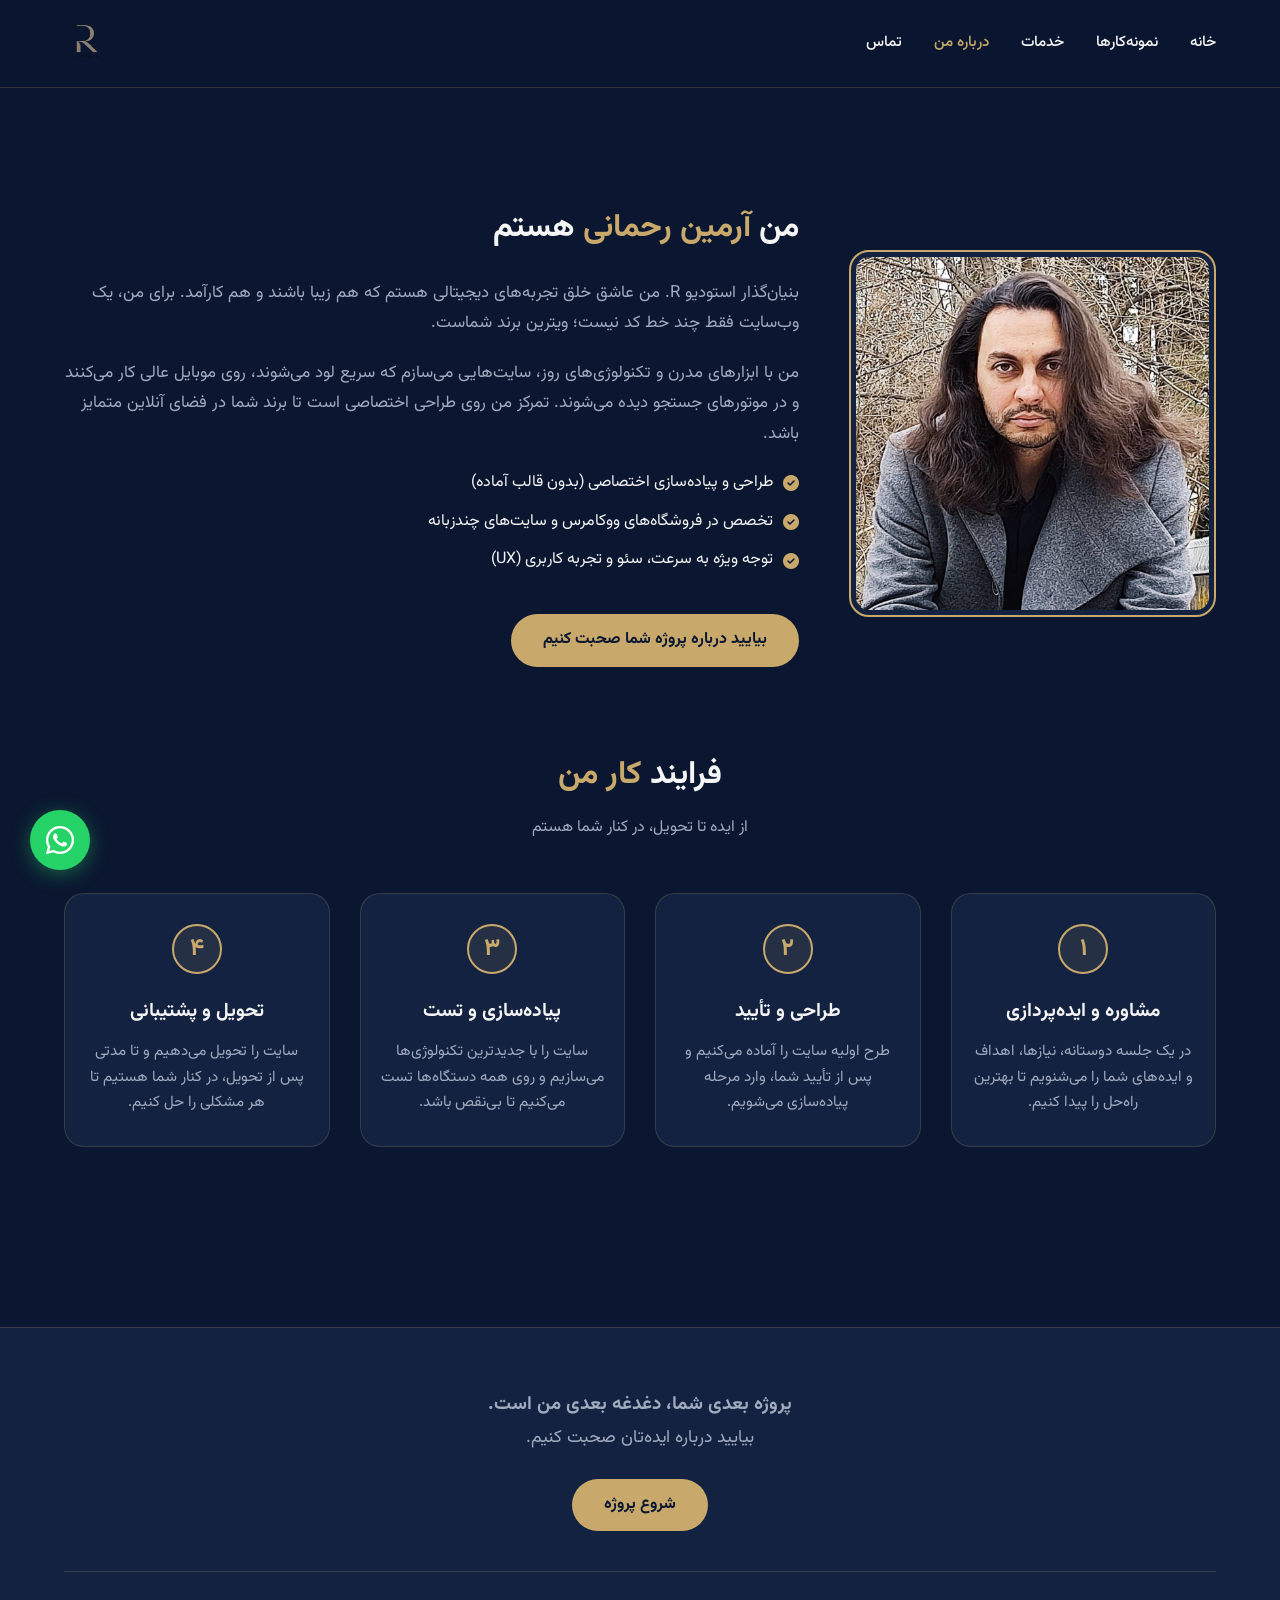
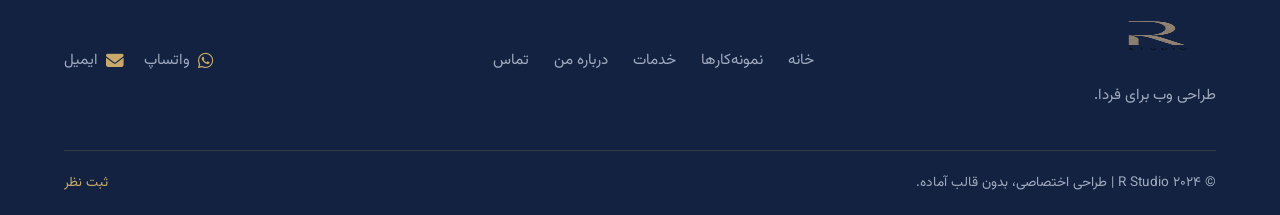
==== commit 27ce82b3: "Fix HTML encoding issues in about.html" ====
--- a/about.html
+++ b/about.html
@@ -80,7 +80,7 @@
         <div class="container">
             <!-- CTA بزرگ -->
             <div class="footer-cta">
-                <h2>پروژه بعدی شما، دغدغه بعدی من است.</h2>
+                <h3>پروژه بعدی شما، دغدغه بعدی من است.</h3>
                 <p>بیایید درباره ایده‌تان صحبت کنیم.</p>
                 <a href="https://wa.me/989131373793?text=سلام، برای شروع پروژه جدید پیام می‌دم" target="_blank" class="btn">شروع پروژه</a>
             </div>
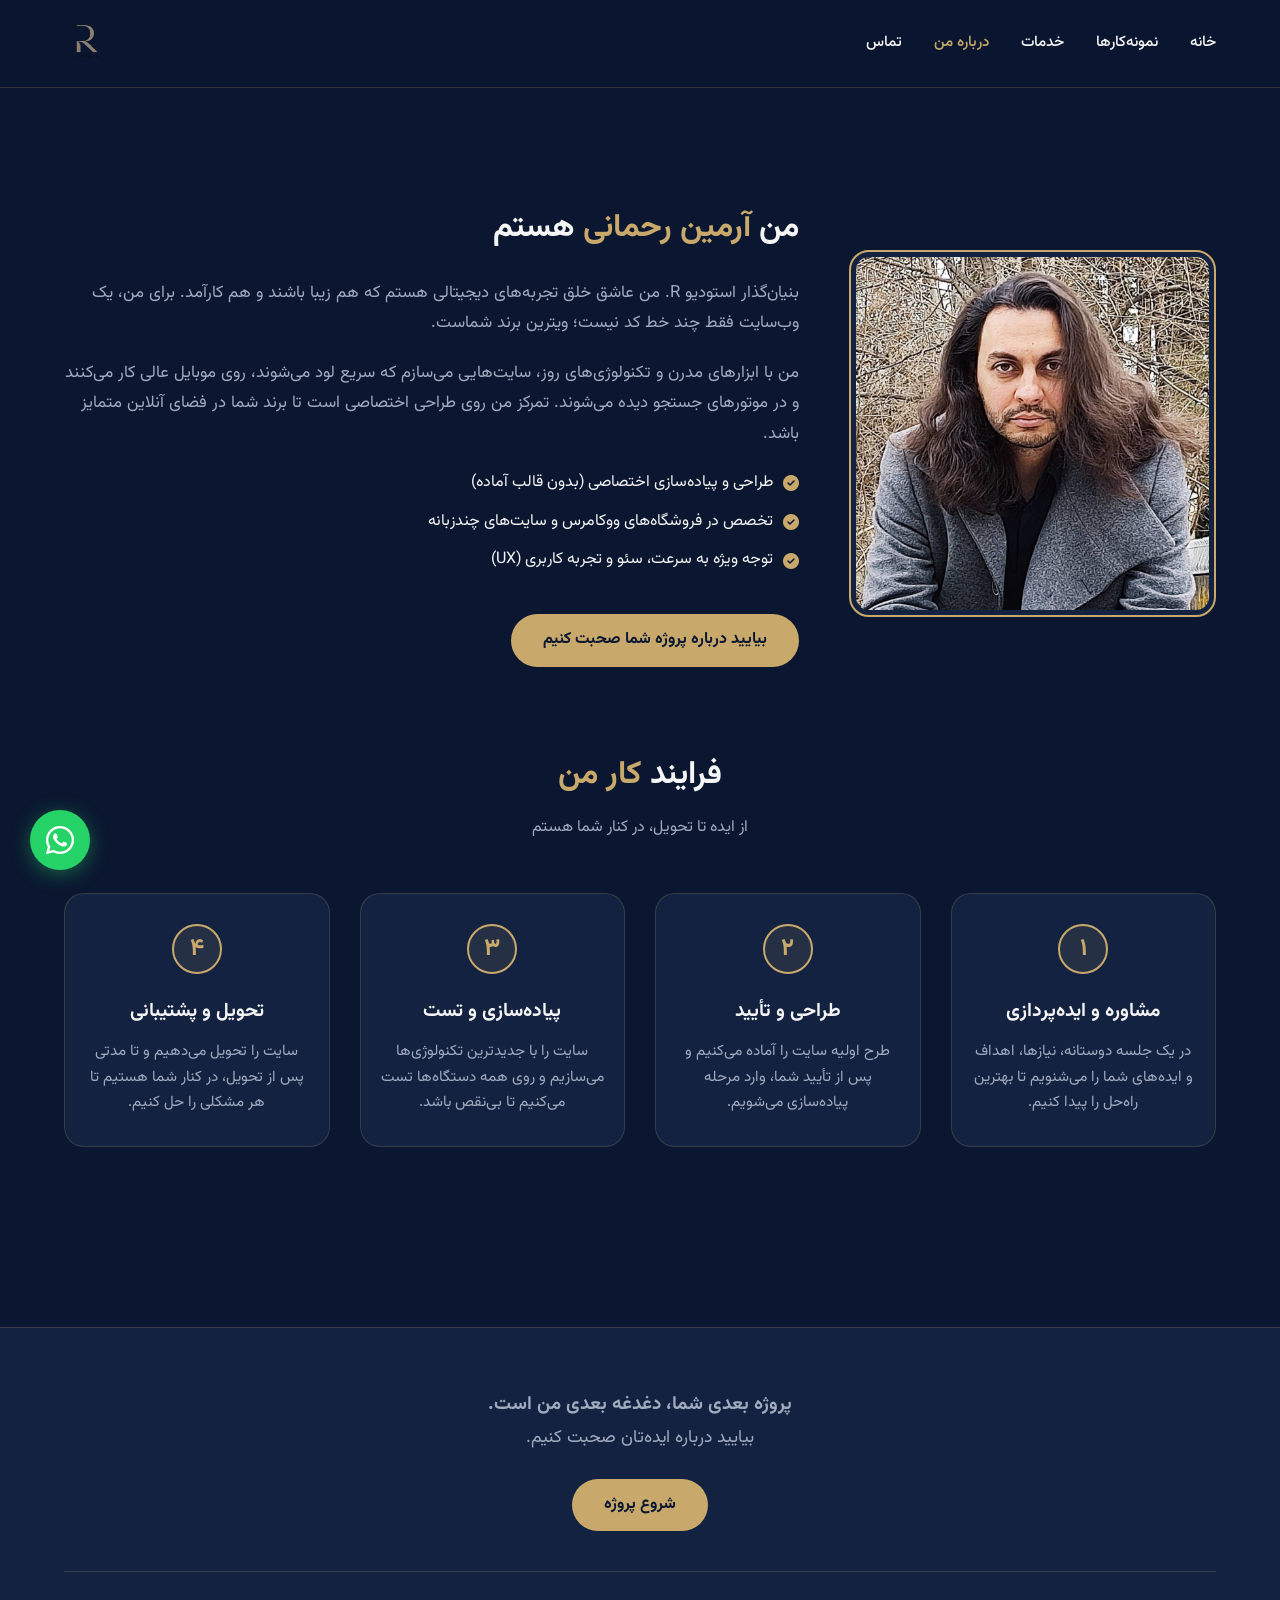
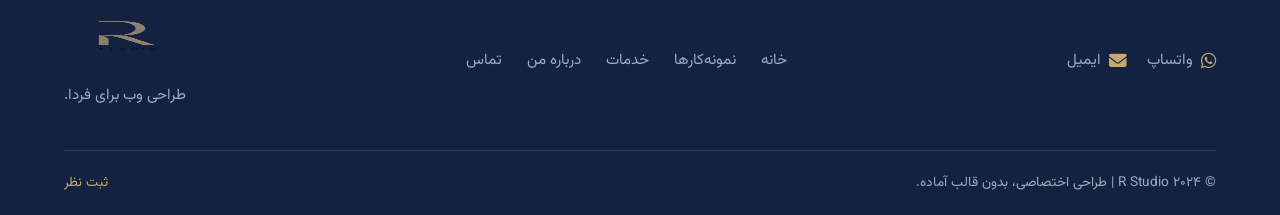
==== commit 575e9ae1: "Fix HTML encoding issues in about.html" ====
--- a/about.html
+++ b/about.html
@@ -75,8 +75,8 @@
         </div>
     </section>
 
-    <!-- فوتر حرفه‌ای -->
-        <footer class="site-footer">
+        <!-- فوتر حرفه‌ای -->
+    <footer class="site-footer">
         <div class="container">
             <!-- CTA بزرگ -->
             <div class="footer-cta">
@@ -89,13 +89,13 @@
 
             <!-- بخش‌های اصلی -->
             <div class="footer-content">
-                <!-- لوگو و معرفی -->
-                <div class="footer-brand">
-                    <img src="assets/img/logo-gold.png" alt="R Studio" class="footer-logo">
-                    <p>طراحی وب برای فردا.</p>
+                <!-- تماس سریع (سمت راست) -->
+                <div class="footer-contact-minimal">
+                    <a href="https://wa.me/989131373793" target="_blank"><i class="fab fa-whatsapp"></i> واتساپ</a>
+                    <a href="mailto:rahmani.armin@gmail.com"><i class="fas fa-envelope"></i> ایمیل</a>
                 </div>
 
-                <!-- لینک‌های سریع -->
+                <!-- لینک‌های سریع (وسط) -->
                 <div class="footer-nav">
                     <a href="index.html">خانه</a>
                     <a href="portfolio.html">نمونه‌کارها</a>
@@ -104,14 +104,14 @@
                     <a href="contact.html">تماس</a>
                 </div>
 
-                <!-- تماس سریع -->
-                <div class="footer-contact-minimal">
-                    <a href="https://wa.me/989131373793" target="_blank"><i class="fab fa-whatsapp"></i> واتساپ</a>
-                    <a href="mailto:rahmani.armin@gmail.com"><i class="fas fa-envelope"></i> ایمیل</a>
+                <!-- لوگو (سمت چپ) -->
+                <div class="footer-brand">
+                    <img src="assets/img/logo-gold.png" alt="R Studio" class="footer-logo">
+                    <p>طراحی وب برای فردا.</p>
                 </div>
             </div>
 
-                        <!-- نوار پایین -->
+            <!-- نوار پایین -->
             <div class="footer-bottom">
                 <p>&copy; ۲۰۲۴ R Studio | طراحی اختصاصی، بدون قالب آماده.</p>
                 <a href="review.html">ثبت نظر</a>
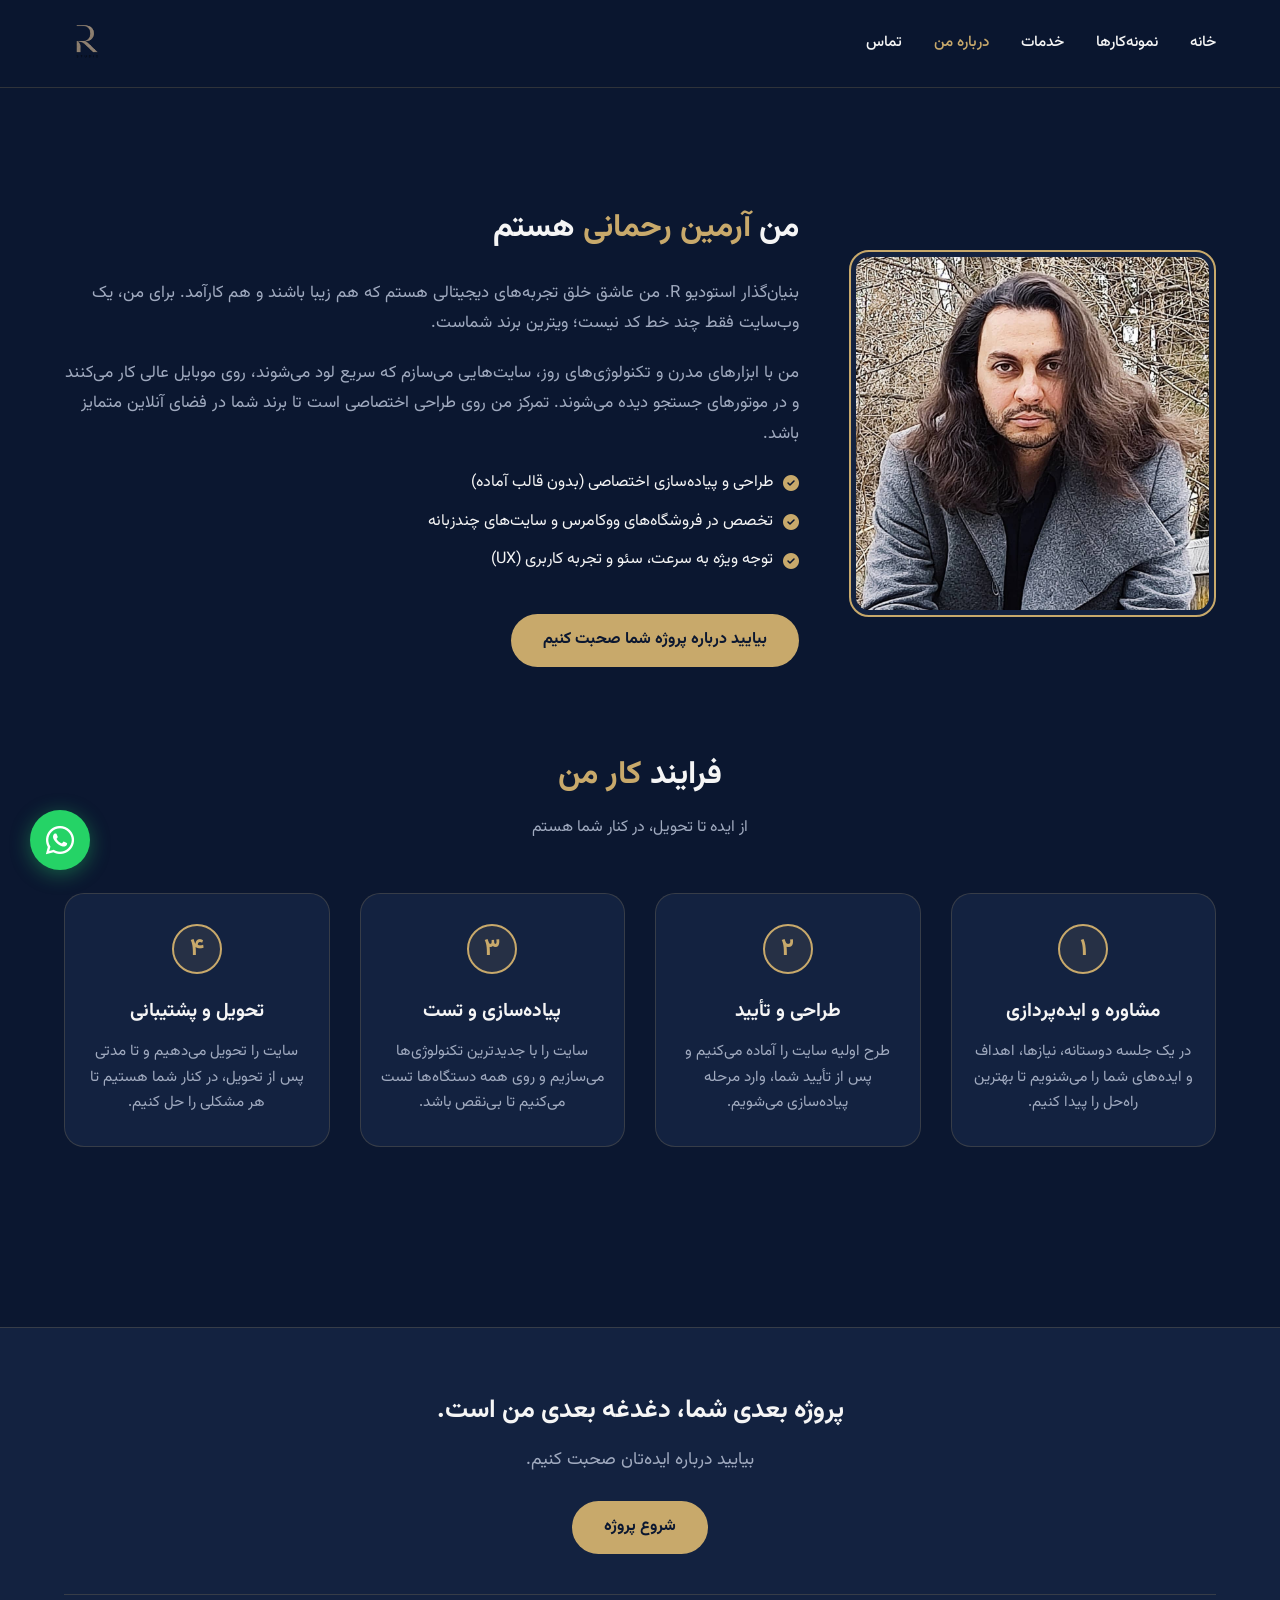
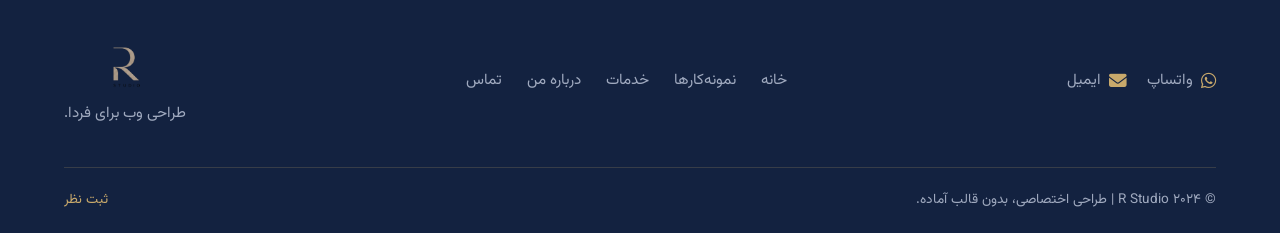
==== commit de35c4b5: "Enhance SEO with meta tags and content updates Added meta tags for SEO and improved content structur" ====
--- a/about.html
+++ b/about.html
@@ -4,6 +4,14 @@
     <meta charset="UTF-8">
     <meta name="viewport" content="width=device-width, initial-scale=1.0">
     <title>درباره من | R Studio</title>
+        <meta name="description" content="درباره آرمین رحمانی | بنیان‌گذار R Studio. طراح و توسعه‌دهنده وب با تمرکز بر طراحی اختصاصی و تجربه کاربری.">
+    <meta name="keywords" content="آرمین رحمانی, درباره من, R Studio, طراح سایت">
+    
+    <meta property="og:type" content="website">
+    <meta property="og:title" content="درباره من | R Studio">
+    <meta property="og:description" content="آشنا با آرمین رحمانی، بنیان‌گذار R Studio.">
+    <meta property="og:image" content="https://r-studio-design.ir/assets/img/logo-gold.png">
+    <meta property="og:url" content="https://r-studio-design.ir/about.html">
     <link rel="stylesheet" href="https://cdnjs.cloudflare.com/ajax/libs/font-awesome/6.4.0/css/all.min.css">
     <link rel="stylesheet" href="assets/css/style.css">
 </head>
--- a/assets/css/style.css
+++ b/assets/css/style.css
@@ -1,6 +1,7 @@
 /* ===== R STUDIO - MAIN STYLES ===== */
 @import url('https://fonts.googleapis.com/css2?family=Vazirmatn:wght@300;400;500;700;800&display=swap');
 
+/* ===== ROOT VARIABLES ===== */
 :root {
     --bg-color: #0B1730; /* سورمه ای تیره */
     --bg-lighter: #132240;
@@ -11,6 +12,7 @@
     --border-color: rgba(200, 169, 107, 0.2);
 }
 
+/* ===== RESET & BASE ===== */
 * { margin: 0; padding: 0; box-sizing: border-box; }
 html { scroll-behavior: smooth; }
 body {
@@ -76,18 +78,16 @@
 
 .hero-fullwidth {
     display: grid;
-    grid-template-columns: 1fr 1fr; /* دو ستون مساوی */
+    grid-template-columns: 1fr 1fr;
     align-items: center;
     width: 100%;
-    /* حذف پدینگ سمت چپ برای چسبیدن ویدیو به لبه */
     padding-left: 0; 
     padding-right: 5%; 
 }
 
-/* استایل متن‌ها */
 .hero-text { 
     text-align: right; 
-    padding-right: 40px; /* فاصله متن از ویدیو */
+    padding-right: 40px;
 }
 
 .hero-text h1 { 
@@ -108,10 +108,9 @@
     min-height: 40px; 
 }
 
-/* استایل ویدیو */
 .hero-video {
     display: flex;
-    justify-content: flex-start; /* انیمیشن رو می‌چسبونه به سمت چپ */
+    justify-content: flex-start;
     align-items: center;
     width: 100%;
 }
@@ -140,6 +139,44 @@
 .portfolio-info p { color: var(--text-muted); margin-bottom: 20px; }
 .portfolio-tags { display: flex; flex-wrap: wrap; gap: 10px; margin-bottom: 25px; }
 .tag { background: rgba(200, 169, 107, 0.1); color: var(--gold); padding: 5px 15px; border-radius: 20px; font-size: 0.85rem; border: 1px solid var(--border-color); }
+
+/* ===== CASE STUDY (Portfolio Page) ===== */
+.case-study {
+    display: grid;
+    grid-template-columns: 1fr 1fr;
+    gap: 50px;
+    align-items: center;
+    margin-bottom: 100px;
+}
+
+.case-study.reverse { direction: ltr; }
+.case-study.reverse .case-study-content { direction: rtl; }
+
+.case-study-image {
+    width: 100%;
+    border-radius: 20px;
+    overflow: hidden;
+    border: 1px solid var(--border-color);
+}
+
+.case-study-image img { width: 100%; height: auto; display: block; }
+
+.case-study-content h3 { font-size: 2rem; margin-bottom: 25px; color: var(--gold); }
+
+.case-section { margin-bottom: 20px; }
+.case-section h4 {
+    font-size: 1.1rem; color: var(--text-main); margin-bottom: 8px;
+    display: flex; align-items: center; gap: 8px;
+}
+.case-section h4 i { color: var(--gold); }
+.case-section p { color: var(--text-muted); font-size: 0.95rem; line-height: 1.8; }
+
+.case-tags { display: flex; flex-wrap: wrap; gap: 10px; margin: 25px 0; }
+.case-tags .tag {
+    background: rgba(200, 169, 107, 0.1); color: var(--gold);
+    padding: 5px 15px; border-radius: 20px; font-size: 0.85rem;
+    border: 1px solid var(--border-color);
+}
 
 /* ===== ABOUT ===== */
 .about-wrapper { display: grid; grid-template-columns: 1fr 2fr; gap: 50px; align-items: center; }
@@ -150,6 +187,30 @@
 .about-features li { margin-bottom: 10px; color: var(--text-main); display: flex; align-items: center; gap: 10px; }
 .about-features li i { color: var(--gold); }
 
+/* ===== WORK PROCESS ===== */
+.process-grid {
+    display: grid;
+    grid-template-columns: repeat(auto-fit, minmax(220px, 1fr));
+    gap: 30px;
+    position: relative;
+}
+
+.process-step {
+    background: var(--bg-lighter); padding: 30px 20px; border-radius: 20px;
+    border: 1px solid var(--border-color); text-align: center; transition: all 0.3s ease;
+}
+.process-step:hover { border-color: var(--gold); transform: translateY(-5px); box-shadow: 0 10px 30px rgba(200, 169, 107, 0.1); }
+
+.step-number {
+    width: 50px; height: 50px; background: rgba(200, 169, 107, 0.1);
+    color: var(--gold); border: 2px solid var(--gold); border-radius: 50%;
+    display: flex; justify-content: center; align-items: center;
+    font-size: 1.5rem; font-weight: 700; margin: 0 auto 20px;
+}
+
+.process-step h4 { font-size: 1.2rem; margin-bottom: 10px; color: var(--text-main); }
+.process-step p { color: var(--text-muted); font-size: 0.95rem; line-height: 1.7; }
+
 /* ===== CONTACT ===== */
 .contact-wrapper { display: grid; grid-template-columns: 1fr 1fr; gap: 50px; }
 .contact-form input, .contact-form textarea {
@@ -164,9 +225,63 @@
 .contact-item { display: flex; align-items: center; gap: 15px; margin-bottom: 20px; font-size: 1.1rem; }
 .contact-item i { font-size: 1.5rem; color: var(--gold); width: 30px; text-align: center; }
 
+/* ===== TESTIMONIALS ===== */
+.testimonials-grid { display: grid; grid-template-columns: repeat(auto-fit, minmax(300px, 1fr)); gap: 30px; }
+
+.testimonial-card {
+    background: var(--bg-lighter); padding: 40px 30px; border-radius: 20px;
+    border: 1px solid var(--border-color); position: relative; transition: all 0.3s ease;
+}
+.testimonial-card:hover { border-color: var(--gold); transform: translateY(-5px); box-shadow: 0 15px 30px rgba(0,0,0,0.3); }
+
+.quote-icon { font-size: 2.5rem; color: var(--gold); opacity: 0.2; position: absolute; top: 25px; left: 25px; }
+.testimonial-text { color: var(--text-muted); font-size: 1.05rem; line-height: 1.9; margin-bottom: 25px; position: relative; z-index: 1; }
+.testimonial-author { display: flex; align-items: center; border-top: 1px solid var(--border-color); padding-top: 20px; }
+.author-info h4 { color: var(--text-main); font-size: 1.1rem; margin-bottom: 4px; }
+.author-info span { color: var(--gold); font-size: 0.85rem; }
+
 /* ===== FOOTER ===== */
-footer { border-top: 1px solid var(--border-color); padding: 40px 0; text-align: center; color: var(--text-muted); }
-footer .footer-logo { height: 40px; margin-bottom: 20px; }
+.site-footer {
+    background: var(--bg-lighter); border-top: 1px solid var(--border-color);
+    padding: 60px 0 20px; margin-top: 80px;
+}
+
+.footer-cta { text-align: center; margin-bottom: 40px; }
+.footer-cta h3 {
+    font-size: 1.6rem;
+    font-weight: 700;
+    color: var(--text-main);
+    margin-bottom: 10px;
+}
+.footer-cta p { color: var(--text-muted); font-size: 1.1rem; margin-bottom: 25px; }
+
+.footer-divider { width: 100%; height: 1px; background: var(--border-color); margin-bottom: 40px; }
+
+.footer-content { display: flex; justify-content: space-between; align-items: center; flex-wrap: wrap; gap: 30px; margin-bottom: 40px; }
+
+.footer-brand { display: flex; flex-direction: column; align-items: center; gap: 10px; }
+.footer-logo { height: 55px; width: auto; filter: brightness(1.2); }
+.footer-brand p { color: var(--text-muted); font-size: 0.95rem; }
+
+.footer-nav { display: flex; gap: 25px; flex-wrap: wrap; justify-content: center; }
+.footer-nav a { color: var(--text-muted); font-size: 0.95rem; transition: color 0.3s; }
+.footer-nav a:hover { color: var(--gold); }
+
+.footer-contact-minimal { display: flex; gap: 20px; }
+.footer-contact-minimal a {
+    color: var(--text-muted); font-size: 0.95rem; transition: color 0.3s;
+    display: flex; align-items: center; gap: 8px;
+}
+.footer-contact-minimal a:hover { color: var(--gold); }
+.footer-contact-minimal i { color: var(--gold); font-size: 1.1rem; }
+
+.footer-bottom {
+    display: flex; justify-content: space-between; align-items: center;
+    border-top: 1px solid var(--border-color); padding-top: 20px;
+    color: var(--text-muted); font-size: 0.85rem;
+}
+.footer-bottom a { color: var(--gold); transition: 0.3s; }
+.footer-bottom a:hover { color: var(--gold-hover); }
 
 /* ===== WHATSAPP FLOAT ===== */
 .whatsapp-float {
@@ -177,64 +292,6 @@
     z-index: 1000; transition: 0.3s;
 }
 .whatsapp-float:hover { transform: scale(1.1); color: white; }
-
-/* ===== TESTIMONIALS ===== */
-.testimonials-grid {
-    display: grid;
-    grid-template-columns: repeat(auto-fit, minmax(300px, 1fr));
-    gap: 30px;
-}
-
-.testimonial-card {
-    background: var(--bg-lighter);
-    padding: 40px 30px;
-    border-radius: 20px;
-    border: 1px solid var(--border-color);
-    position: relative;
-    transition: all 0.3s ease;
-}
-
-.testimonial-card:hover {
-    border-color: var(--gold);
-    transform: translateY(-5px);
-    box-shadow: 0 15px 30px rgba(0,0,0,0.3);
-}
-
-.quote-icon {
-    font-size: 2.5rem;
-    color: var(--gold);
-    opacity: 0.2;
-    position: absolute;
-    top: 25px;
-    left: 25px; /* چون سایت RTL است، آیکون سمت چپ قرار می‌گیرد */
-}
-
-.testimonial-text {
-    color: var(--text-muted);
-    font-size: 1.05rem;
-    line-height: 1.9;
-    margin-bottom: 25px;
-    position: relative;
-    z-index: 1;
-}
-
-.testimonial-author {
-    display: flex;
-    align-items: center;
-    border-top: 1px solid var(--border-color);
-    padding-top: 20px;
-}
-
-.author-info h4 {
-    color: var(--text-main);
-    font-size: 1.1rem;
-    margin-bottom: 4px;
-}
-
-.author-info span {
-    color: var(--gold);
-    font-size: 0.85rem;
-}
 
 /* ===== RESPONSIVE ===== */
 @media (max-width: 992px) {
@@ -244,25 +301,18 @@
         padding-left: 20px;
         padding-right: 20px;
     }
-    .hero-text { 
-        text-align: center; 
-        padding-right: 0;
-        order: 2; /* متن‌ها در موبایل زیر ویدیو قرار بگیرن */
-    }
-    .hero-video { 
-        justify-content: center; 
-        order: 1; /* ویدیو در موبایل بالا قرار بگیره */
-        margin-bottom: 30px;
-    }
-    .hero-video video {
-        border-radius: 20px; /* در موبایل گوشه‌ها گرد بشن */
-    }
+    .hero-text { text-align: center; padding-right: 0; order: 2; }
+    .hero-video { justify-content: center; order: 1; margin-bottom: 30px; }
     .hero-text h1 { font-size: 2.5rem; }
     .typing-wrapper { font-size: 1.3rem; }
     
     .portfolio-grid, .about-wrapper, .contact-wrapper { grid-template-columns: 1fr; }
     .about-img { max-width: 400px; margin: 0 auto; }
-}
+    
+    .case-study { grid-template-columns: 1fr; gap: 30px; margin-bottom: 60px; }
+    .case-study.reverse { direction: rtl; }
+}
+
 @media (max-width: 768px) {
     .nav-links {
         position: fixed; top: 0; right: -100%; width: 70%; height: 100vh;
@@ -274,215 +324,16 @@
     .hero-text h1 { font-size: 2rem; }
     .typing-wrapper { font-size: 1.2rem; }
     .whatsapp-float { bottom: 20px; left: 20px; width: 50px; height: 50px; font-size: 1.6rem; }
-}
-
-/* ===== WORK PROCESS ===== */
-.process-grid {
-    display: grid;
-    grid-template-columns: repeat(auto-fit, minmax(220px, 1fr));
-    gap: 30px;
-    position: relative;
-}
-
-.process-step {
-    background: var(--bg-lighter);
-    padding: 30px 20px;
-    border-radius: 20px;
-    border: 1px solid var(--border-color);
-    text-align: center;
-    transition: all 0.3s ease;
-}
-
-.process-step:hover {
-    border-color: var(--gold);
-    transform: translateY(-5px);
-    box-shadow: 0 10px 30px rgba(200, 169, 107, 0.1);
-}
-
-.step-number {
-    width: 50px;
-    height: 50px;
-    background: rgba(200, 169, 107, 0.1);
-    color: var(--gold);
-    border: 2px solid var(--gold);
-    border-radius: 50%;
-    display: flex;
-    justify-content: center;
-    align-items: center;
-    font-size: 1.5rem;
-    font-weight: 700;
-    margin: 0 auto 20px;
-}
-
-.process-step h4 {
-    font-size: 1.2rem;
-    margin-bottom: 10px;
-    color: var(--text-main);
-}
-
-.process-step p {
-    color: var(--text-muted);
-    font-size: 0.95rem;
-    line-height: 1.7;
-}
-
-/* ریسپانسیو برای موبایل */
-@media (max-width: 768px) {
-    .process-grid {
-        grid-template-columns: 1fr;
+    
+    .process-grid { grid-template-columns: 1fr; }
+    
+        .footer-cta h3 {
+        font-size: 1.3rem;
     }
-}
-
-/* ===== MINIMAL PROFESSIONAL FOOTER ===== */
-.site-footer {
-    background: var(--bg-lighter);
-    border-top: 1px solid var(--border-color);
-    padding: 60px 0 20px;
-    margin-top: 80px;
-}
-
-/* CTA بزرگ */
-.footer-cta {
-    text-align: center;
-    margin-bottom: 40px;
-}
-
-.footer-cta h2 {
-    font-size: 2rem;
-    font-weight: 700;
-    color: var(--text-main);
-    margin-bottom: 10px;
-}
-
-.footer-cta p {
-    color: var(--text-muted);
-    font-size: 1.1rem;
-    margin-bottom: 25px;
-}
-
-/* خط جداکننده */
-.footer-divider {
-    width: 100%;
-    height: 1px;
-    background: var(--border-color);
-    margin-bottom: 40px;
-}
-
-/* بخش‌های اصلی */
-.footer-content {
-    display: flex;
-    justify-content: space-between;
-    align-items: center;
-    flex-wrap: wrap;
-    gap: 30px;
-    margin-bottom: 40px;
-}
-
-.footer-brand {
-    display: flex;
-    flex-direction: column;
-    gap: 10px;
-}
-
-.footer-logo {
-    height: 45px;
-    width: auto;
-}
-
-.footer-brand p {
-    color: var(--text-muted);
-    font-size: 0.95rem;
-}
-
-.footer-nav {
-    display: flex;
-    gap: 25px;
-    flex-wrap: wrap;
-}
-
-.footer-nav a {
-    color: var(--text-muted);
-    font-size: 0.95rem;
-    transition: color 0.3s;
-}
-
-.footer-nav a:hover {
-    color: var(--gold);
-}
-
-.footer-contact-minimal {
-    display: flex;
-    gap: 20px;
-}
-
-.footer-contact-minimal a {
-    color: var(--text-muted);
-    font-size: 0.95rem;
-    transition: color 0.3s;
-    display: flex;
-    align-items: center;
-    gap: 8px;
-}
-
-.footer-contact-minimal a:hover {
-    color: var(--gold);
-}
-
-.footer-contact-minimal i {
-    color: var(--gold);
-    font-size: 1.1rem;
-}
-
-/* نوار پایین */
-.footer-bottom {
-    display: flex;
-    justify-content: space-between;
-    align-items: center;
-    border-top: 1px solid var(--border-color);
-    padding-top: 20px;
-    color: var(--text-muted);
-    font-size: 0.85rem;
-}
-
-.footer-bottom a {
-    color: var(--gold);
-    transition: 0.3s;
-}
-
-.footer-bottom a:hover {
-    color: var(--gold-hover);
-}
-
-/* ریسپانسیو */
-@media (max-width: 768px) {
-    .footer-cta h2 {
-        font-size: 1.5rem;
-    }
-    
-    .footer-cta p {
-        font-size: 1rem;
-    }
-    
-    .footer-content {
-        flex-direction: column;
-        text-align: center;
-    }
-    
-    .footer-brand {
-        align-items: center;
-    }
-    
-    .footer-nav {
-        justify-content: center;
-    }
-    
-    .footer-contact-minimal {
-        justify-content: center;
-    }
-    
-    .footer-bottom {
-        flex-direction: column;
-        gap: 10px;
-        text-align: center;
-    }
-}
+    .footer-cta p { font-size: 1rem; }
+    .footer-content { flex-direction: column; text-align: center; }
+    .footer-brand { align-items: center; }
+    .footer-nav { justify-content: center; }
+    .footer-contact-minimal { justify-content: center; }
+    .footer-bottom { flex-direction: column; gap: 10px; text-align: center; }
+}
